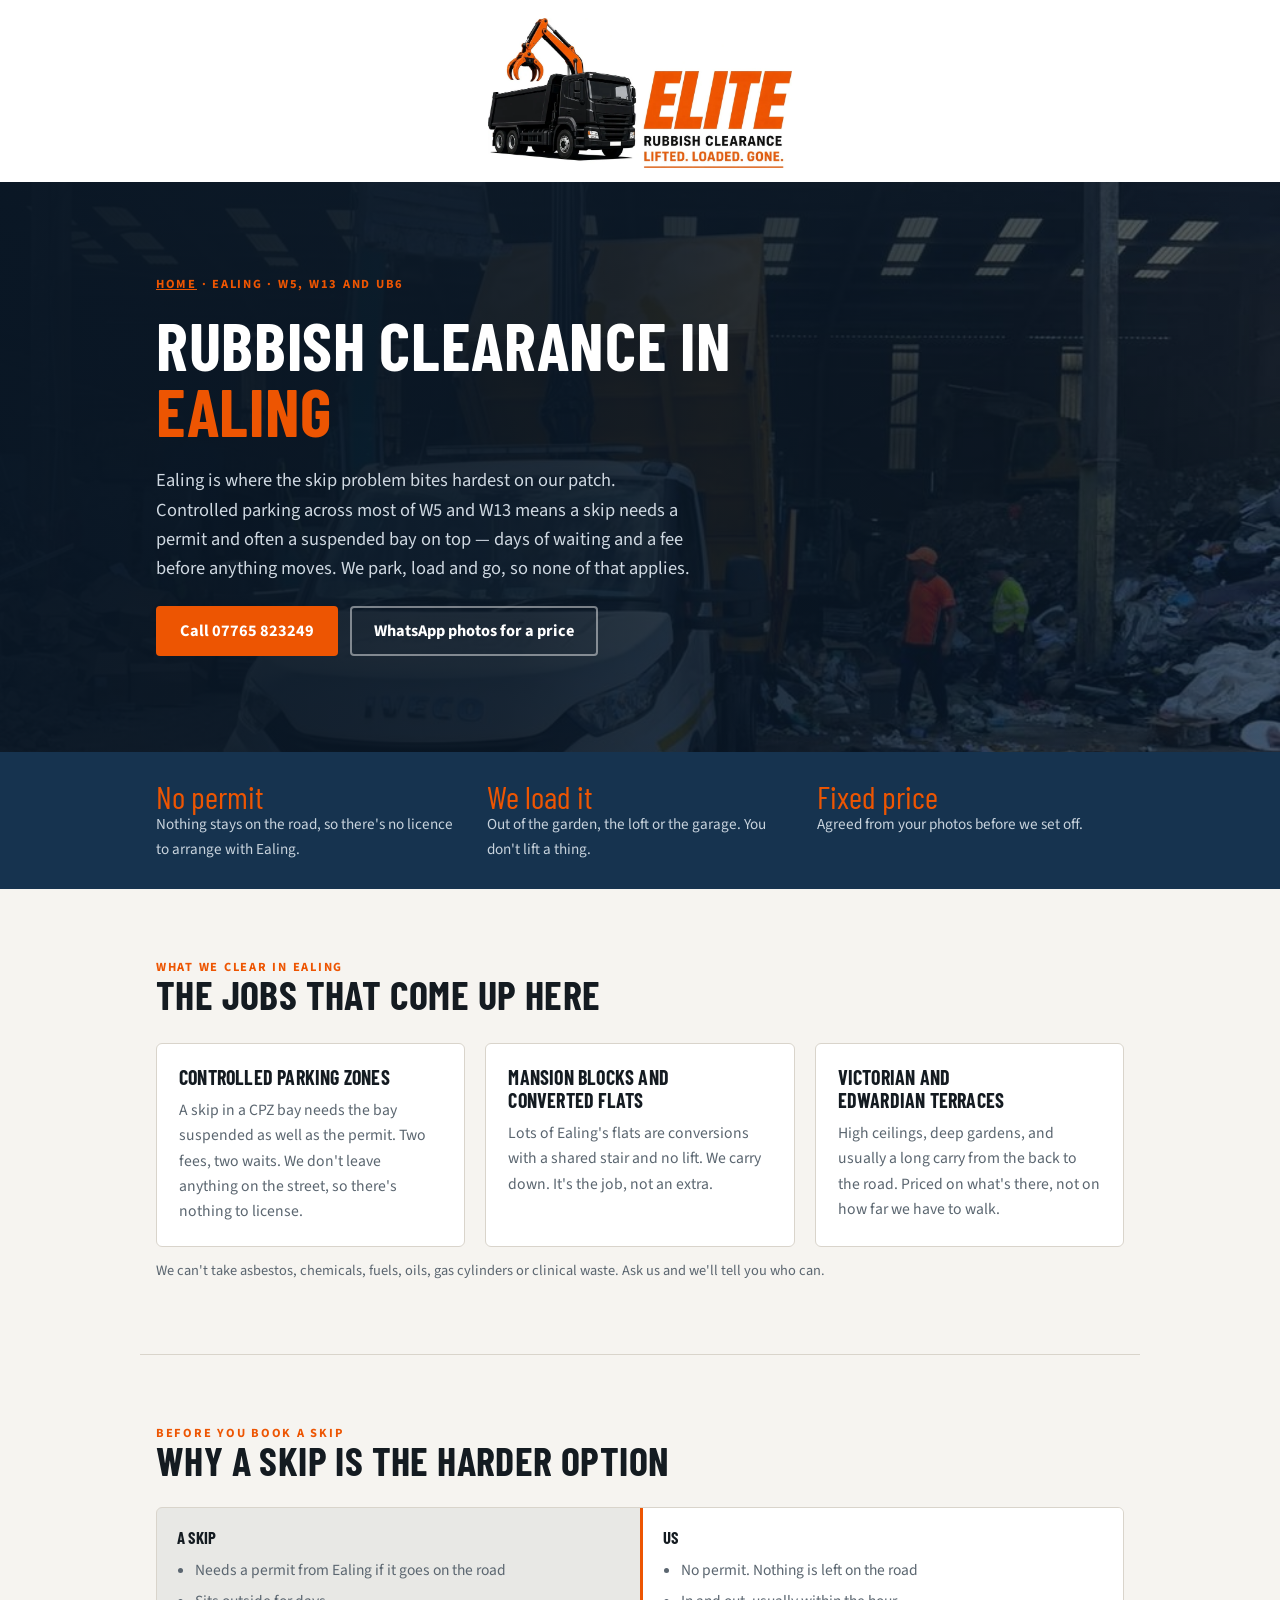
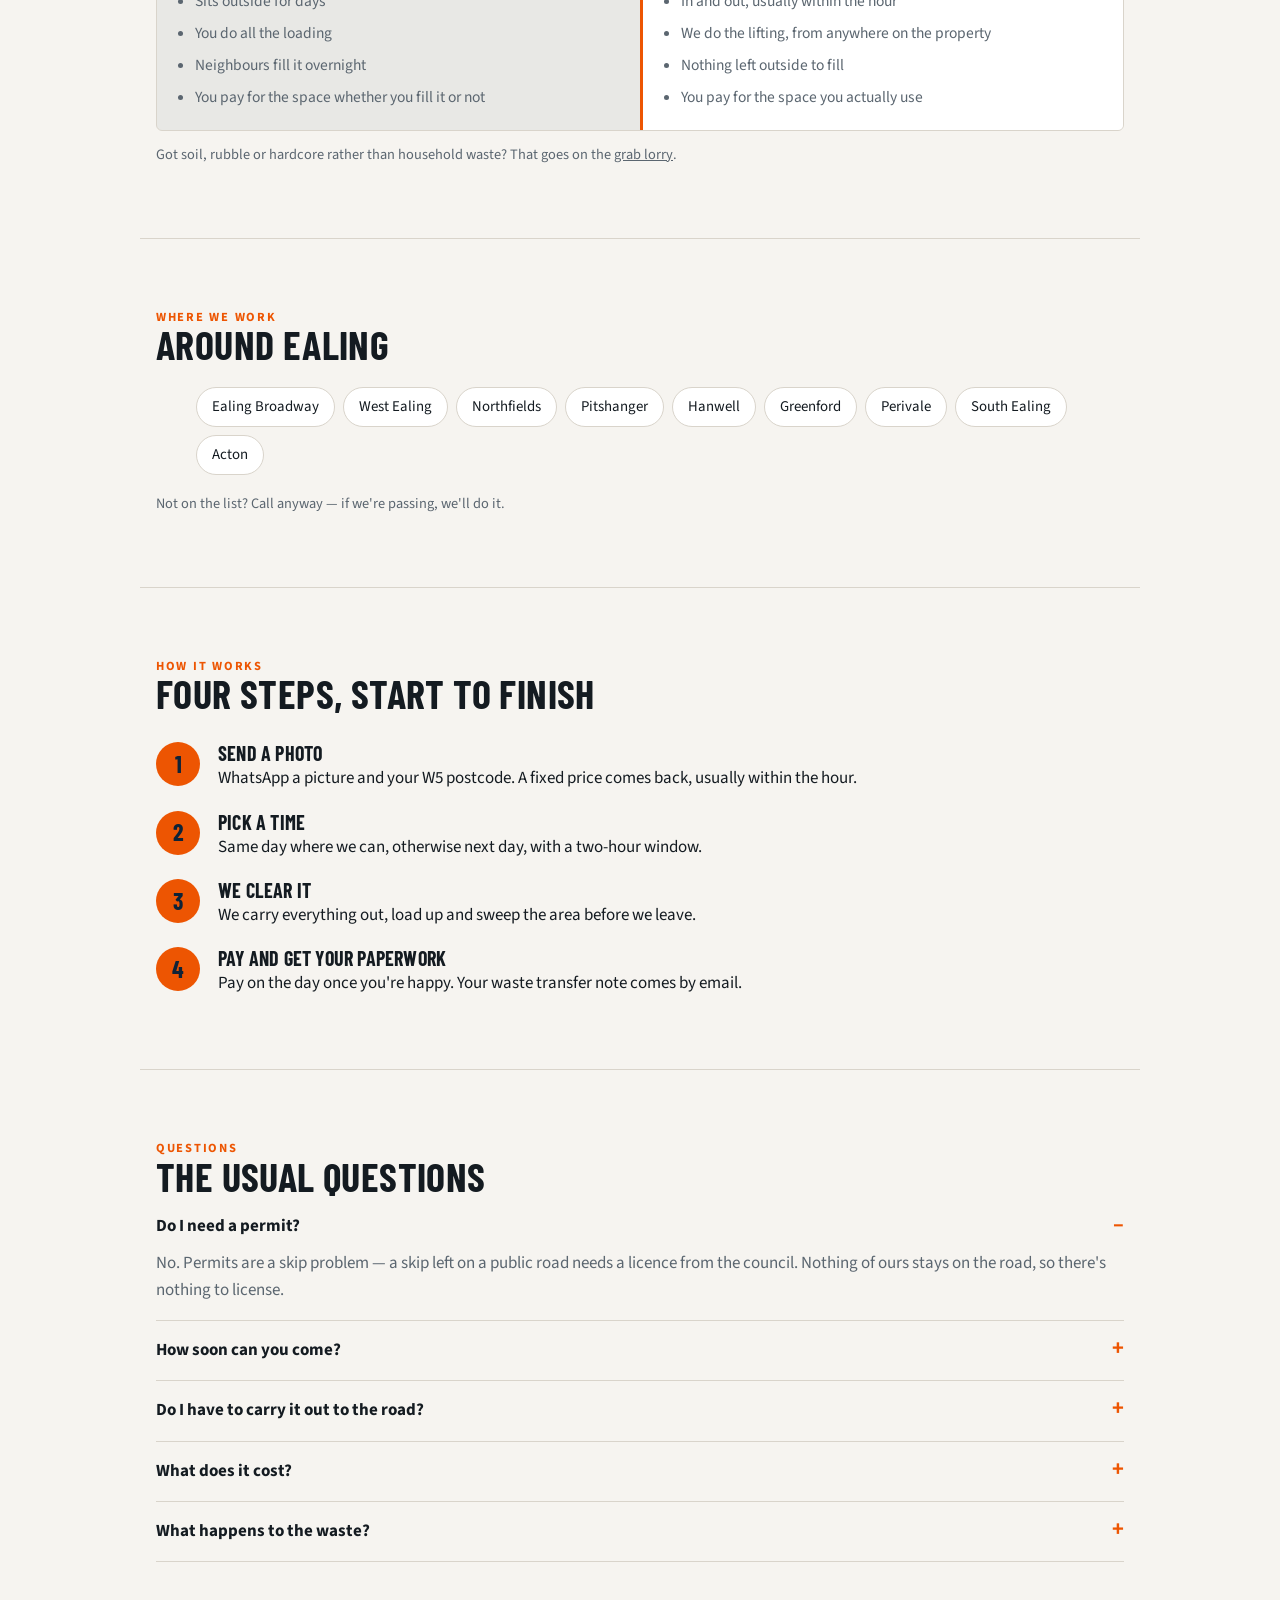
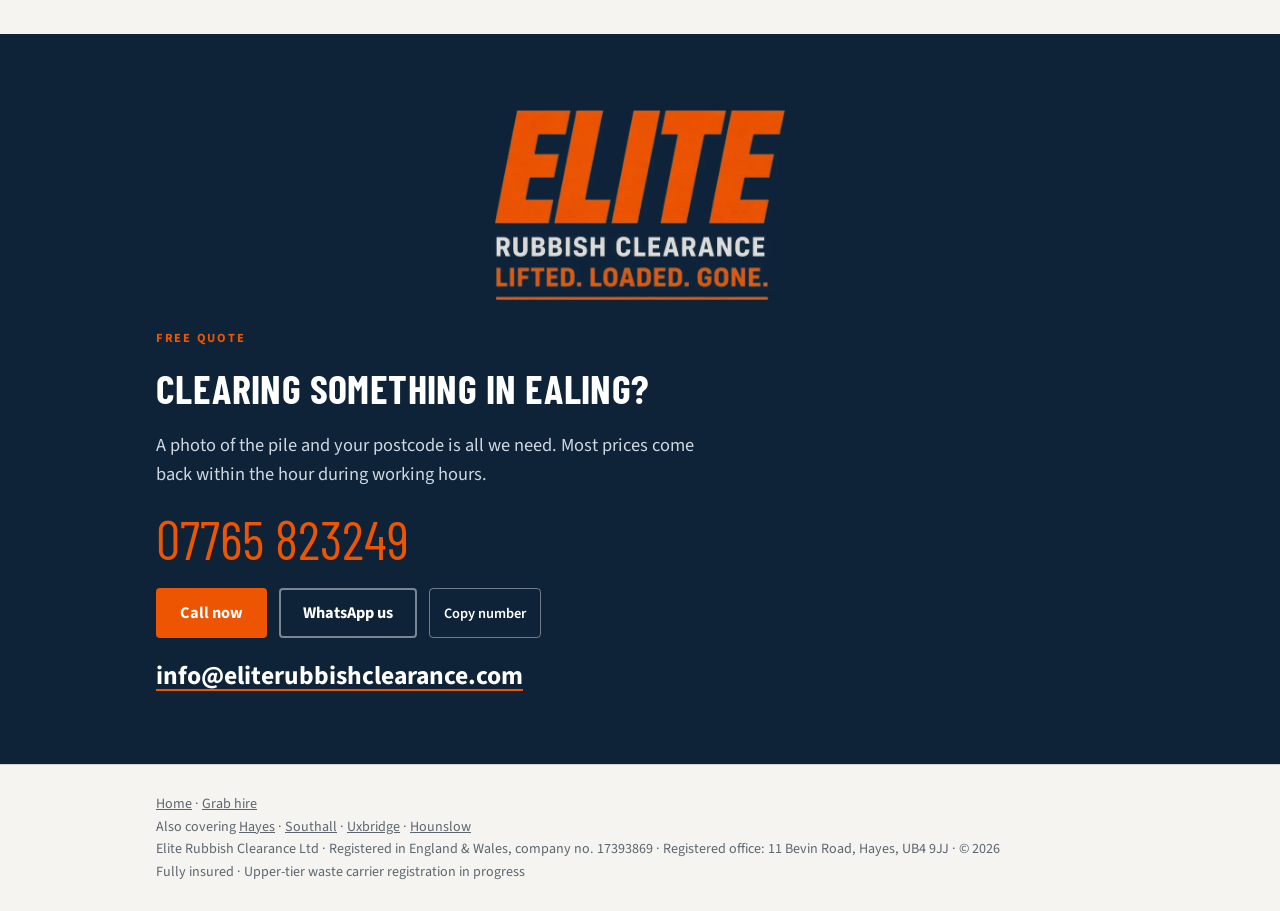
==== areas/ealing/index.html @ 4d2fe25a "Add five area pages for the west London home patch Hayes, Southall, Ealing, Uxbridge and Hounslow, e" ====
<!doctype html>
<html lang="en-GB">
<head>
<meta charset="utf-8">
<meta name="viewport" content="width=device-width,initial-scale=1,viewport-fit=cover">
<title>Rubbish Clearance Ealing | W5 W13 | No Permit, Same Day</title>
<meta name="description" content="Rubbish and house clearance across Ealing, W5, W13 and Greenford UB6. Controlled parking, mansion blocks and Victorian terraces. No skip permit. 07765 823249.">
<link rel="canonical" href="https://eliterubbishclearance.com/areas/ealing/">
<meta name="theme-color" content="#0E2338">
<link rel="icon" type="image/png" sizes="32x32" href="/favicon-32.png">
<link rel="apple-touch-icon" href="/apple-touch-icon.png">
<meta property="og:type" content="website">
<meta property="og:site_name" content="Elite Rubbish Clearance">
<meta property="og:title" content="Rubbish Clearance Ealing | W5 W13 | No Permit, Same Day">
<meta property="og:description" content="Rubbish and house clearance across Ealing, W5, W13 and Greenford UB6. Controlled parking, mansion blocks and Victorian terraces. No skip permit. 07765 823249.">
<meta property="og:url" content="https://eliterubbishclearance.com/areas/ealing/">
<meta property="og:image" content="https://eliterubbishclearance.com/img/ba1.jpg">
<meta name="twitter:card" content="summary_large_image">
<script type="application/ld+json">{"@context":"https://schema.org","@type":"Service","name":"Rubbish clearance in Ealing","serviceType":"Rubbish and house clearance","areaServed":{"@type":"Place","name":"Ealing, London (W5, W13 and UB6)"},"provider":{"@type":"LocalBusiness","name":"Elite Rubbish Clearance","legalName":"Elite Rubbish Clearance Ltd","url":"https://eliterubbishclearance.com/","telephone":"+44 7765 823249","email":"info@eliterubbishclearance.com","address":{"@type":"PostalAddress","streetAddress":"11 Bevin Road","addressLocality":"Hayes","postalCode":"UB4 9JJ","addressCountry":"GB"}},"url":"https://eliterubbishclearance.com/areas/ealing/"}</script>
<script type="application/ld+json">{"@context":"https://schema.org","@type":"FAQPage","mainEntity":[{"@type":"Question","name":"Do I need a permit?","acceptedAnswer":{"@type":"Answer","text":"No. Permits are a skip problem \u2014 a skip left on a public road needs a licence from the council. Nothing of ours stays on the road, so there's nothing to license."}},{"@type":"Question","name":"How soon can you come?","acceptedAnswer":{"@type":"Answer","text":"Often the same day. Call early and you'll usually get a slot that afternoon."}},{"@type":"Question","name":"Do I have to carry it out to the road?","acceptedAnswer":{"@type":"Answer","text":"No. We carry it out \u2014 upstairs flats, back gardens, lofts and garages included."}},{"@type":"Question","name":"What does it cost?","acceptedAnswer":{"@type":"Answer","text":"It depends on volume and what the waste is, so we price from a photo. Send a picture of the pile and your postcode and a fixed price comes back, usually within the hour."}},{"@type":"Question","name":"What happens to the waste?","acceptedAnswer":{"@type":"Answer","text":"It goes to a licensed transfer station and gets sorted, and as much as possible is recycled. You get a waste transfer note by email."}}]}</script>
<script type="application/ld+json">{"@context":"https://schema.org","@type":"BreadcrumbList","itemListElement":[{"@type":"ListItem","position":1,"name":"Home","item":"https://eliterubbishclearance.com/"},{"@type":"ListItem","position":2,"name":"Areas","item":"https://eliterubbishclearance.com/areas/"},{"@type":"ListItem","position":3,"name":"Ealing","item":"https://eliterubbishclearance.com/areas/ealing/"}]}</script>
<link rel="preconnect" href="https://fonts.googleapis.com">
<link rel="preconnect" href="https://fonts.gstatic.com" crossorigin>
<link rel="stylesheet" href="https://fonts.googleapis.com/css2?family=Barlow+Condensed:wght@600;700&family=Source+Sans+3:wght@400;600;700&display=swap">
<link rel="stylesheet" href="/assets/site.css">
</head>
<body>
<a class="brandbar" href="/" aria-label="Elite Rubbish Clearance home"><img src="/img/logoLight.webp" width="1000" height="495" class="on-light" alt="Elite Rubbish Clearance — lifted, loaded, gone"><img src="/img/logoDark.webp" width="1000" height="495" class="on-dark" alt="Elite Rubbish Clearance — lifted, loaded, gone"></a>

<header class="hero">
  <div class="hero-img" style="background-image:url(/img/lorry.jpg)"></div><div class="hero-grad"></div>
  <div class="wrap hero-in">
    <p class="eyebrow"><a href="/" style="color:inherit">Home</a> · Ealing · W5, W13 and UB6</p>
    <h1>Rubbish clearance in <span>Ealing</span></h1>
    <p class="lede">Ealing is where the skip problem bites hardest on our patch. Controlled parking across most of W5 and W13 means a skip needs a permit and often a suspended bay on top — days of waiting and a fee before anything moves. We park, load and go, so none of that applies.</p>
    <div class="cta">
      <a class="btn btn-a" href="tel:07765823249">Call 07765 823249</a>
      <a class="btn btn-b" href="https://wa.me/447765823249?text=Hi%2C%20I%27d%20like%20a%20price%20for%20a%20clearance.%20Here%27s%20a%20photo%20and%20my%20postcode%3A" rel="noopener">WhatsApp photos for a price</a>
    </div>
  </div>
</header>

<div class="strip"><div class="wrap">
  <div><p class="n">No permit</p><p>Nothing stays on the road, so there's no licence to arrange with Ealing.</p></div>
  <div><p class="n">We load it</p><p>Out of the garden, the loft or the garage. You don't lift a thing.</p></div>
  <div><p class="n">Fixed price</p><p>Agreed from your photos before we set off.</p></div>
</div></div>

<section class="wrap">
  <p class="eyebrow">What we clear in Ealing</p>
  <h2>The jobs that come up here</h2>
  <div class="grid">
    <div class="card"><h3>Controlled parking zones</h3><p>A skip in a CPZ bay needs the bay suspended as well as the permit. Two fees, two waits. We don&#x27;t leave anything on the street, so there&#x27;s nothing to license.</p></div>
    <div class="card"><h3>Mansion blocks and converted flats</h3><p>Lots of Ealing&#x27;s flats are conversions with a shared stair and no lift. We carry down. It&#x27;s the job, not an extra.</p></div>
    <div class="card"><h3>Victorian and Edwardian terraces</h3><p>High ceilings, deep gardens, and usually a long carry from the back to the road. Priced on what&#x27;s there, not on how far we have to walk.</p></div>
  </div>
  <p class="note">We can't take asbestos, chemicals, fuels, oils, gas cylinders or clinical waste. Ask us and we'll tell you who can.</p>
</section>

<section class="wrap" style="border-top:1px solid var(--line)">
  <p class="eyebrow">Before you book a skip</p>
  <h2>Why a skip is the harder option</h2>
  <div class="compare">
    <div class="them"><h3>A skip</h3><ul>
      <li>Needs a permit from Ealing if it goes on the road</li>
      <li>Sits outside for days</li>
      <li>You do all the loading</li>
      <li>Neighbours fill it overnight</li>
      <li>You pay for the space whether you fill it or not</li>
    </ul></div>
    <div class="us"><h3>Us</h3><ul>
      <li>No permit. Nothing is left on the road</li>
      <li>In and out, usually within the hour</li>
      <li>We do the lifting, from anywhere on the property</li>
      <li>Nothing left outside to fill</li>
      <li>You pay for the space you actually use</li>
    </ul></div>
  </div>
  <p class="note">Got soil, rubble or hardcore rather than household waste? That goes on the <a href="/services/grab-hire/">grab lorry</a>.</p>
</section>

<section class="wrap" style="border-top:1px solid var(--line)">
  <p class="eyebrow">Where we work</p>
  <h2>Around Ealing</h2>
  <ul class="areas">
<li>Ealing Broadway</li><li>West Ealing</li><li>Northfields</li><li>Pitshanger</li><li>Hanwell</li><li>Greenford</li><li>Perivale</li><li>South Ealing</li><li>Acton</li>
  </ul>
  <p class="note">Not on the list? Call anyway — if we're passing, we'll do it.</p>
</section>

<section class="wrap" style="border-top:1px solid var(--line)">
  <p class="eyebrow">How it works</p>
  <h2>Four steps, start to finish</h2>
  <div class="steps">
    <div class="step"><div><h3>Send a photo</h3><p>WhatsApp a picture and your W5 postcode. A fixed price comes back, usually within the hour.</p></div></div>
    <div class="step"><div><h3>Pick a time</h3><p>Same day where we can, otherwise next day, with a two-hour window.</p></div></div>
    <div class="step"><div><h3>We clear it</h3><p>We carry everything out, load up and sweep the area before we leave.</p></div></div>
    <div class="step"><div><h3>Pay and get your paperwork</h3><p>Pay on the day once you're happy. Your waste transfer note comes by email.</p></div></div>
  </div>
</section>

<section class="wrap" style="border-top:1px solid var(--line)">
  <p class="eyebrow">Questions</p>
  <h2>The usual questions</h2>
  <details open><summary>Do I need a permit?</summary><p>No. Permits are a skip problem — a skip left on a public road needs a licence from the council. Nothing of ours stays on the road, so there&#x27;s nothing to license.</p></details>
  <details><summary>How soon can you come?</summary><p>Often the same day. Call early and you&#x27;ll usually get a slot that afternoon.</p></details>
  <details><summary>Do I have to carry it out to the road?</summary><p>No. We carry it out — upstairs flats, back gardens, lofts and garages included.</p></details>
  <details><summary>What does it cost?</summary><p>It depends on volume and what the waste is, so we price from a photo. Send a picture of the pile and your postcode and a fixed price comes back, usually within the hour.</p></details>
  <details><summary>What happens to the waste?</summary><p>It goes to a licensed transfer station and gets sorted, and as much as possible is recycled. You get a waste transfer note by email.</p></details>
</section>

<section class="contact" id="quote">
  <div class="wrap">
    <div class="brandfoot"><img src="/img/wordDark.webp" width="640" height="420" loading="lazy" decoding="async" alt="Elite Rubbish Clearance"></div>
    <p class="eyebrow" style="color:var(--yellow)">Free quote</p>
    <h2 style="color:#fff">Clearing something in Ealing?</h2>
    <p class="lede">A photo of the pile and your postcode is all we need. Most prices come back within the hour during working hours.</p>
    <p class="num" id="tel">07765 823249</p>
    <div class="cta">
      <a class="btn btn-a" href="tel:07765823249">Call now</a>
      <a class="btn btn-b" href="https://wa.me/447765823249?text=Hi%2C%20I%27d%20like%20a%20price%20for%20a%20clearance.%20Here%27s%20a%20photo%20and%20my%20postcode%3A" rel="noopener">WhatsApp us</a>
      <button class="copy" id="copybtn" type="button">Copy number</button>
    </div>
    <p class="mail"><a href="mailto:info@eliterubbishclearance.com">info@eliterubbishclearance.com</a></p>
  </div>
</section>

<footer><div class="wrap">
  <p><a href="/">Home</a> · <a href="/services/grab-hire/">Grab hire</a></p>
  <p>Also covering <a href="/areas/hayes/">Hayes</a> · <a href="/areas/southall/">Southall</a> · <a href="/areas/uxbridge/">Uxbridge</a> · <a href="/areas/hounslow/">Hounslow</a></p>
  <p>Elite Rubbish Clearance Ltd · Registered in England &amp; Wales, company no. 17393869 · Registered office: 11 Bevin Road, Hayes, UB4 9JJ · © 2026</p>
  <p>Fully insured · Upper-tier waste carrier registration in progress</p>
</div></footer>

<script src="/assets/site.js" defer></script>
</body>
</html>
---- assets/site.css ----
img{max-width:100%}[hidden]:not([hidden=until-found i]){display:none!important}
:root{
  --navy:#0E2338; --navy-2:#16334f; --ink:#141b21; --paper:#F6F4F0; --card:#ffffff;
  --line:#d9d4cb; --muted:#5b6670; --green:#ED5502; --yellow:#ED5502; --shade:rgba(14,35,56,.06);
  --bg:var(--paper); --fg:var(--ink);
}
@media (prefers-color-scheme: dark){:root:not([data-theme="light"]){
  color-scheme:dark; --bg:#0d1319; --fg:#eceae6; --card:#151d25; --paper:#0d1319;
  --line:#2a343d; --muted:#9aa5ae; --navy:#0b1a2a; --navy-2:#13293f; --shade:rgba(255,255,255,.06);
}}
:root[data-theme="dark"]{
  color-scheme:dark; --bg:#0d1319; --fg:#eceae6; --card:#151d25; --paper:#0d1319;
  --line:#2a343d; --muted:#9aa5ae; --navy:#0b1a2a; --navy-2:#13293f; --shade:rgba(255,255,255,.06);
}
*{box-sizing:border-box}
body{margin:0;background:var(--bg);color:var(--fg);font:400 17px/1.6 "Source Sans 3",system-ui,sans-serif;-webkit-font-smoothing:antialiased}
h1,h2,h3,.dsp{font-family:"Barlow Condensed","Arial Narrow",system-ui,sans-serif;font-weight:700;text-transform:uppercase;letter-spacing:.01em;text-wrap:balance;margin:0}
h1{font-size:clamp(2.4rem,8vw,4.2rem);line-height:.98}
h2{font-size:clamp(1.7rem,4.6vw,2.5rem);line-height:1.05}
h3{font-size:1.25rem;line-height:1.15}
p{margin:0}
a{color:inherit}
.wrap{max-width:1000px;margin-inline:auto;padding-inline:16px}
section{padding-block:clamp(40px,7vw,72px)}
.eyebrow{font:700 .78rem/1 "Source Sans 3",sans-serif;letter-spacing:.14em;text-transform:uppercase;color:var(--green)}
.lede{font-size:1.15rem;color:var(--muted);max-width:60ch}
/* hero */
.hero{position:relative;background:var(--navy);color:#fff;overflow:hidden}
.hero-img{position:absolute;inset:0;background-size:cover;background-position:center;opacity:.5}
.hero-grad{position:absolute;inset:0;background:linear-gradient(105deg,rgba(9,22,36,.95) 0%,rgba(9,22,36,.82) 45%,rgba(9,22,36,.25) 100%)}
.hero-in{position:relative;padding-block:clamp(48px,9vw,96px);display:grid;gap:22px}
.hero h1 span{color:var(--yellow);display:block}
.hero .lede{color:#cfd8e1}
.slogan{font:700 clamp(1.5rem,5.2vw,2.2rem)/1 "Barlow Condensed","Arial Narrow",system-ui,sans-serif;text-transform:uppercase;letter-spacing:.06em;color:#fff;margin-top:-8px}
.slogan span{color:var(--yellow)}
.cta{display:flex;flex-wrap:wrap;gap:12px}
.btn{display:inline-flex;align-items:center;gap:9px;font:700 1.02rem/1 "Source Sans 3",sans-serif;padding:15px 22px;border-radius:4px;text-decoration:none;border:2px solid transparent}
.btn-a{background:var(--green);color:#fff}
.btn-b{background:transparent;color:#fff;border-color:rgba(255,255,255,.45)}
/* strip */
.strip{background:var(--navy-2);color:#fff}
.strip .wrap{display:grid;grid-template-columns:repeat(3,1fr);gap:24px;padding-block:28px}
.strip .n{font-family:"Barlow Condensed",sans-serif;font-size:2rem;color:var(--yellow);line-height:1}
.strip p{font-size:.95rem;color:#c8d3dd}
/* cards */
.grid{display:grid;gap:20px;grid-template-columns:repeat(auto-fit,minmax(240px,1fr));margin-top:28px}
.card{background:var(--card);border:1px solid var(--line);border-radius:6px;padding:22px;display:grid;gap:9px;align-content:start}
.card p{color:var(--muted);font-size:.98rem}
/* steps */
.steps{counter-reset:s;display:grid;gap:18px;margin-top:28px}
.step{display:grid;grid-template-columns:auto 1fr;gap:18px;align-items:start}
.step::before{counter-increment:s;content:counter(s);font-family:"Barlow Condensed",sans-serif;font-size:1.5rem;font-weight:700;color:var(--navy);background:var(--yellow);width:44px;height:44px;display:grid;place-items:center;border-radius:50%}
/* price */
table{width:100%;border-collapse:collapse;font-variant-numeric:tabular-nums;margin-top:24px}
th,td{text-align:left;padding:14px 12px;border-bottom:1px solid var(--line)}
th{font:700 .78rem/1 "Source Sans 3",sans-serif;letter-spacing:.1em;text-transform:uppercase;color:var(--muted)}
td.price{font-family:"Barlow Condensed",sans-serif;font-size:1.5rem;color:var(--green);white-space:nowrap}
.tbl-wrap{overflow-x:auto}
.note{font-size:.9rem;color:var(--muted);margin-top:12px}
/* gallery */
.gal{display:grid;gap:12px;grid-template-columns:repeat(auto-fit,minmax(220px,1fr));margin-top:24px}
.gal img{width:100%;height:220px;object-fit:cover;border-radius:6px;display:block}
/* faq */
details{border-bottom:1px solid var(--line);padding:16px 0}
summary{font-weight:700;cursor:pointer;list-style:none;display:flex;justify-content:space-between;gap:16px}
summary::-webkit-details-marker{display:none}
summary::after{content:"+";color:var(--green);font-size:1.4rem;line-height:1}
details[open] summary::after{content:"–"}
details p{color:var(--muted);padding-top:10px}
/* areas */
.areas{display:flex;flex-wrap:wrap;gap:8px;margin-top:22px}
.areas li{list-style:none;border:1px solid var(--line);border-radius:999px;padding:7px 15px;font-size:.93rem;background:var(--card)}
/* contact */
.contact{background:var(--navy);color:#fff}
.contact .wrap{display:grid;gap:22px}
.contact .lede{color:#cfd8e1}
.num{font-family:"Barlow Condensed",sans-serif;font-size:clamp(2.2rem,7vw,3.4rem);color:var(--yellow);line-height:1;user-select:all}
footer{font-size:.88rem;color:var(--muted);padding-block:28px;border-top:1px solid var(--line)}
.mail{font:700 clamp(1.15rem,5vw,1.6rem)/1.25 "Source Sans 3",sans-serif;overflow-wrap:anywhere}
.mail a{color:#fff;text-decoration:underline;text-decoration-color:var(--yellow);text-decoration-thickness:2px;text-underline-offset:5px}
/* reviews */
.rv-sum{display:flex;flex-wrap:wrap;align-items:center;gap:6px 14px;margin-top:18px}
.rv-score{font-family:"Barlow Condensed",sans-serif;font-weight:700;font-size:2.6rem;line-height:1}
.rv-stars{color:var(--yellow);letter-spacing:.1em;font-size:.95rem}
.rv-stars-lg{font-size:1.35rem}
.rv-count{color:var(--muted);font-weight:600}
.rv-link{color:var(--green);font-weight:700;text-decoration:none;border-bottom:2px solid currentColor}
.rv-grid{columns:3 260px;column-gap:16px;margin-top:24px}
.rv{break-inside:avoid;margin:0 0 16px;background:var(--card);border:1px solid var(--line);border-left:3px solid var(--yellow);border-radius:6px;padding:18px 20px;display:grid;gap:10px}
.rv blockquote{margin:0;font-size:1rem;line-height:1.55}
.rv figcaption{font-size:.88rem;color:var(--muted)}
.rv figcaption b{color:var(--fg)}
.rv-sub{margin-top:36px}
/* photos */
.ba-grid{display:grid;gap:12px;grid-template-columns:repeat(2,1fr);margin-top:24px}
.ba-grid img{width:100%;aspect-ratio:4/3;object-fit:cover;border-radius:6px;display:block;background:var(--shade)}
.jobs{display:grid;gap:10px;grid-template-columns:repeat(4,1fr);margin-top:16px}
.jobs img{width:100%;aspect-ratio:1;object-fit:cover;border-radius:6px;display:block;background:var(--shade)}
.gal{grid-template-columns:repeat(3,1fr)}
@media (max-width:560px){.ba-grid{grid-template-columns:1fr}.jobs,.gal{grid-template-columns:repeat(2,1fr)}.gal img{height:150px}}
.copy{background:transparent;border:1px solid rgba(255,255,255,.4);color:#fff;border-radius:4px;padding:9px 14px;font:600 .9rem "Source Sans 3",sans-serif;cursor:pointer}
:focus-visible{outline:3px solid var(--yellow);outline-offset:2px}
@media (max-width:560px){.strip .wrap{grid-template-columns:1fr;gap:16px}}
@media (prefers-reduced-motion:reduce){*{animation:none!important;transition:none!important}}
/* page-2 additions */
.compare{display:grid;gap:0;grid-template-columns:1fr 1fr;margin-top:26px;border:1px solid var(--line);border-radius:6px;overflow:hidden}
.compare>div{padding:20px}
.compare .them{background:var(--shade)}
.compare h3{font-size:1.05rem;margin-bottom:10px}
.compare ul{margin:0;padding-left:18px;color:var(--muted);font-size:.97rem;display:grid;gap:7px}
.compare .us{background:var(--card);border-left:3px solid var(--green)}
.quote{display:grid;gap:10px;background:var(--card);border:1px solid var(--line);border-left:3px solid var(--yellow);border-radius:6px;padding:20px}
.quote p{font-size:1rem}
.quote .who{font-size:.88rem;color:var(--muted);font-weight:600}
.stars{color:var(--yellow);letter-spacing:.12em;font-size:.95rem}
.ba{display:grid;gap:12px;grid-template-columns:1fr 1fr;margin-top:24px}
.ba figure{margin:0;display:grid;gap:8px}
.ba img{width:100%;height:260px;object-fit:cover;border-radius:6px;display:block}
.ba figcaption{font:700 .75rem/1 "Source Sans 3",sans-serif;letter-spacing:.12em;text-transform:uppercase;color:var(--muted)}
.checks{columns:2;column-gap:28px;margin:22px 0 0;padding:0;list-style:none}
.checks li{break-inside:avoid;padding:7px 0 7px 26px;position:relative;color:var(--muted)}
.checks li::before{content:"✓";position:absolute;left:0;color:var(--green);font-weight:700}
@media (max-width:560px){.compare,.ba{grid-template-columns:1fr}.checks{columns:1}}

/* brand header */
/* Logo band: always the white-background artwork on a white band, in every
   colour scheme. Previously dark mode swapped in the dark-background logo but
   left the band white, so the logo rendered as a black tile floating on white. */
.brandbar{background:#fff;display:flex;justify-content:center;align-items:center;padding:18px 16px 14px}
.brandbar img{width:auto;height:auto;max-width:min(430px,86vw);max-height:150px;object-fit:contain;display:block}
.brandbar img.on-light{display:block!important}
.brandbar img.on-dark{display:none!important}
.brandfoot{display:flex;justify-content:center;padding-block:4px 10px}
.brandfoot img{width:min(290px,66vw);height:auto;display:block}
@media (max-width:480px){.brandbar{padding:14px 14px 12px}.brandbar img{max-width:90vw;max-height:124px}}
@media (max-width:360px){.brandbar img{max-height:108px}}

/* Phone layout */
html,body{max-width:100%;overflow-x:hidden}
@media (max-width:560px){
  .hero-in{gap:18px}
  h1{font-size:clamp(2.05rem,8.6vw,2.8rem)}
  .slogan{letter-spacing:.03em}
  .hero .lede,.contact .lede{font-size:1.05rem}
  .cta{flex-direction:column;align-items:stretch;gap:10px}
  .cta .btn{width:100%;justify-content:center;min-height:54px;padding:0 18px;font-size:1.05rem}
  .cta .copy{width:100%;min-height:50px}
  .mail{font-size:1.1rem}
  .num{word-break:keep-all}
}
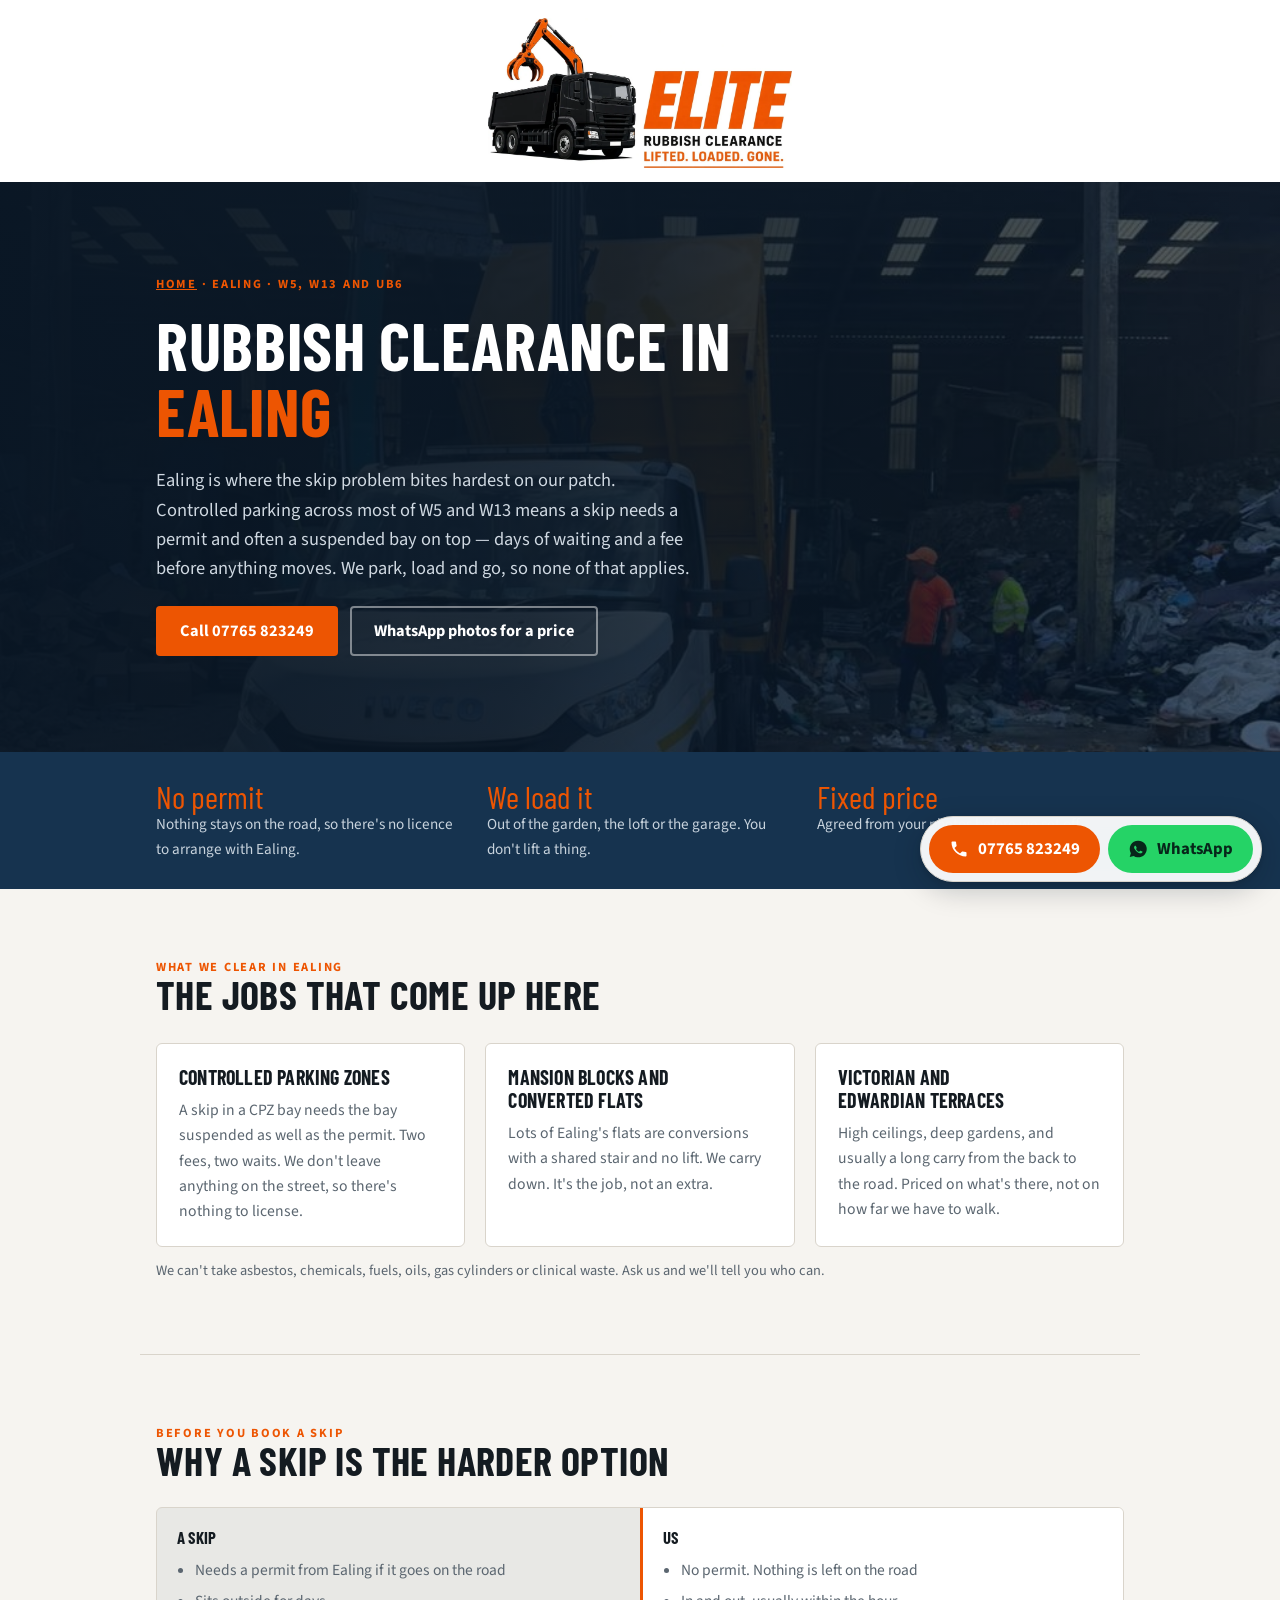
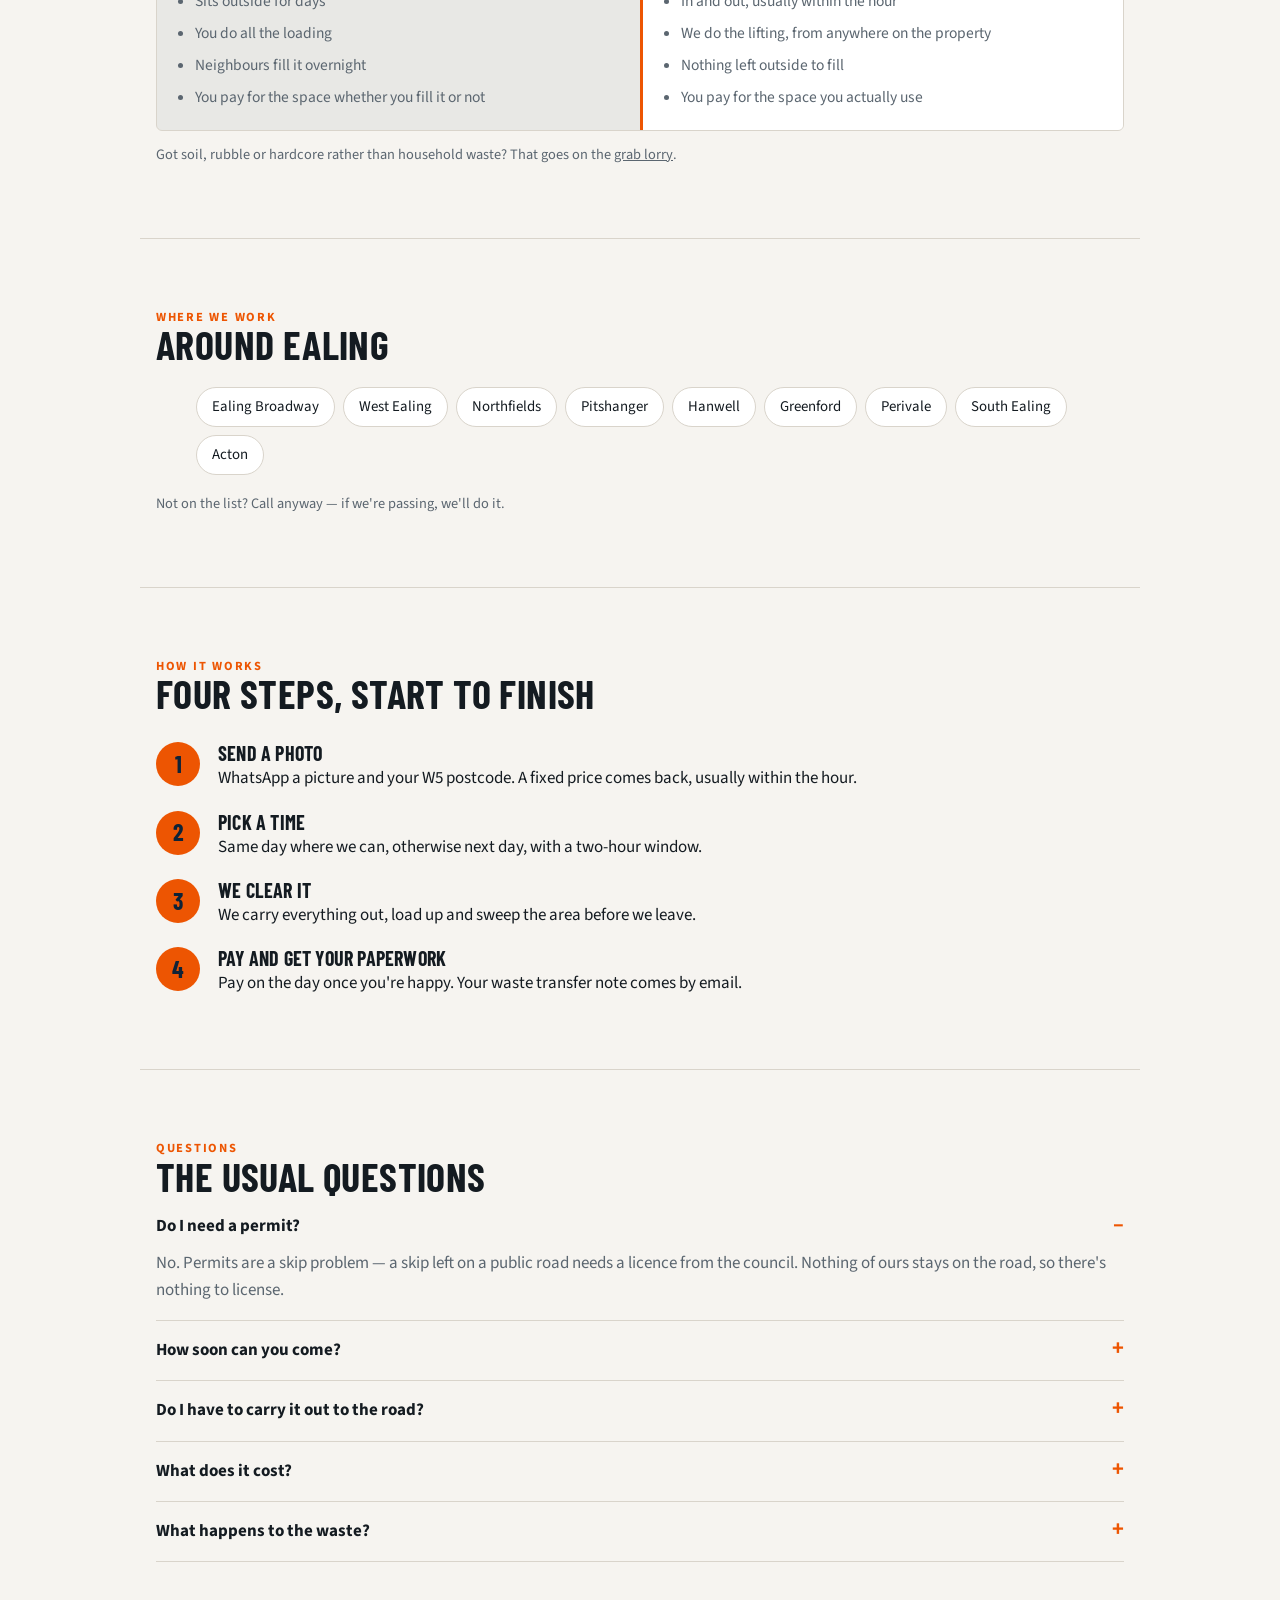
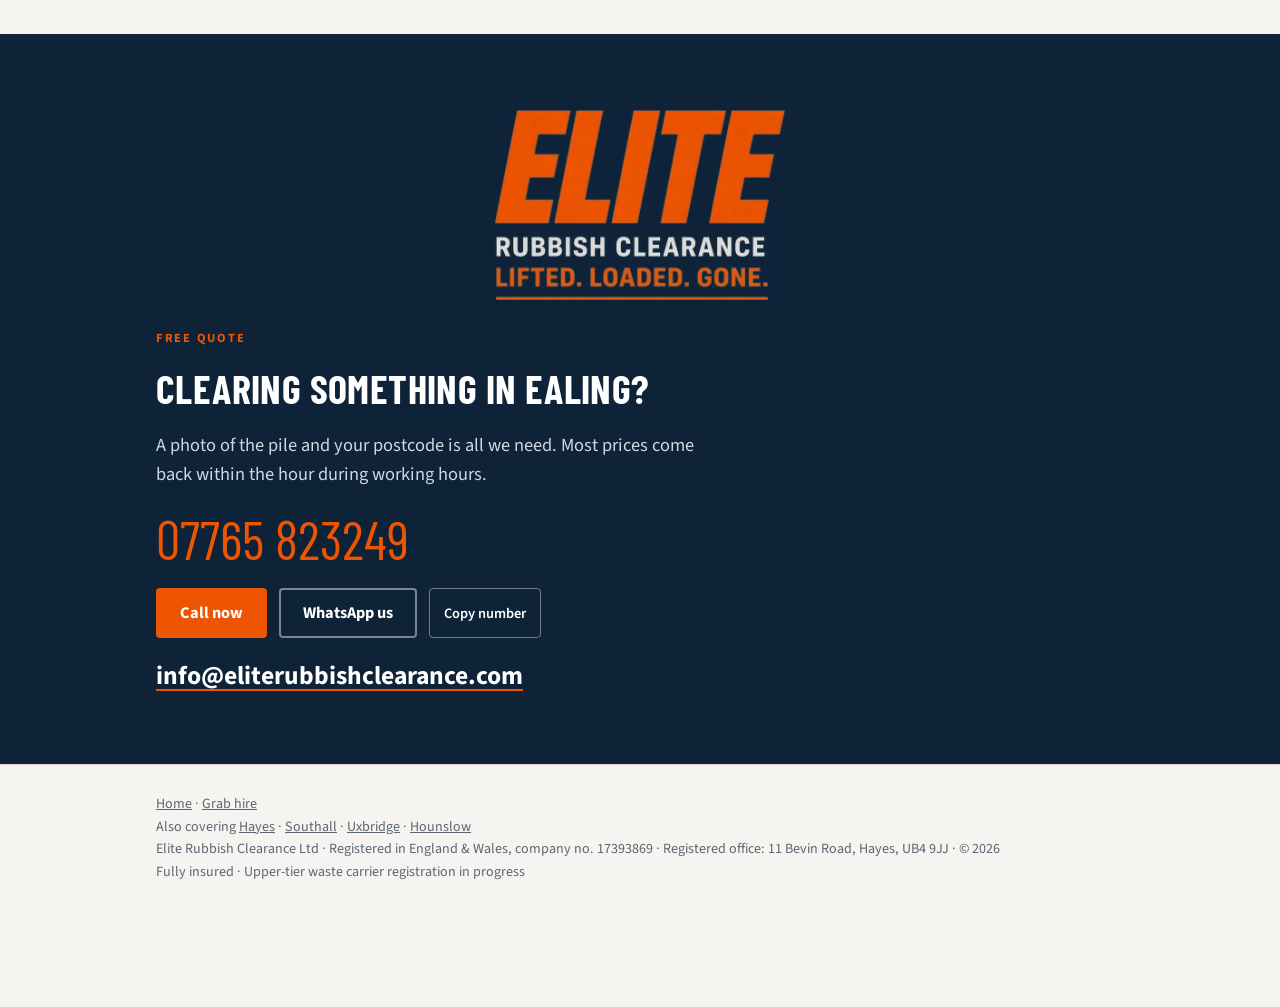
==== commit b814bc75: "Show the phone number on screen at all times, every breakpoint The contact bar was phone-only and re" ====
--- a/areas/ealing/index.html
+++ b/areas/ealing/index.html
@@ -132,6 +132,11 @@
   <p>Fully insured · Upper-tier waste carrier registration in progress</p>
 </div></footer>
 
+
+<nav class="callbar" aria-label="Contact">
+  <a class="c-call" href="tel:07765823249" aria-label="Call 07765 823249"><svg class="c-ico" viewBox="0 0 24 24" aria-hidden="true" focusable="false"><path fill="currentColor" d="M6.6 10.8a15.1 15.1 0 0 0 6.6 6.6l2.2-2.2c.3-.3.7-.4 1-.2 1.2.4 2.4.6 3.6.6.6 0 1 .4 1 1V20c0 .6-.4 1-1 1A17 17 0 0 1 3 4c0-.6.4-1 1-1h3.5c.6 0 1 .4 1 1 0 1.3.2 2.5.6 3.6.1.4 0 .8-.2 1l-2.3 2.2z"/></svg><span class="c-num">07765 823249</span></a>
+  <a class="c-wa" href="https://wa.me/447765823249?text=Hi%2C%20I%27d%20like%20a%20price%20for%20a%20clearance.%20Here%27s%20a%20photo%20and%20my%20postcode%3A" rel="noopener" aria-label="Message us on WhatsApp"><svg class="c-ico" viewBox="0 0 24 24" aria-hidden="true" focusable="false"><path fill="currentColor" d="M12 2a10 10 0 0 0-8.6 15l-1.3 4.6 4.8-1.3A10 10 0 1 0 12 2zm5.3 14c-.2.6-1.3 1.2-1.8 1.2-.5.1-1 .1-1.7-.1-.4-.1-.9-.3-1.5-.6a11 11 0 0 1-4.3-4.4c-.4-.6-.7-1.3-.7-2 0-.7.3-1.3.5-1.5.2-.3.5-.4.7-.4h.5c.2 0 .4 0 .6.5l.8 1.9c0 .2 0 .3-.1.5l-.4.5c-.1.1-.3.3-.1.6.2.3.7 1.1 1.4 1.8.9.8 1.7 1.1 2 1.2.2.1.4.1.6-.1l.8-.9c.2-.2.4-.2.6-.1l1.8.9c.2.1.4.2.4.3.1.2.1.6-.1 1.2z"/></svg><span>WhatsApp</span></a>
+</nav>
 <script src="/assets/site.js" defer></script>
 </body>
 </html>
--- a/assets/site.css
+++ b/assets/site.css
@@ -148,3 +148,98 @@
   .mail{font-size:1.1rem}
   .num{word-break:keep-all}
 }
+
+/* ============================================================
+   Photo viewer + mobile sizing
+   Phone-first: photos are the main sales tool on this site, so
+   they get bigger tiles on small screens and a tap-to-enlarge
+   viewer. Grids below were 4-across (jobs) and 2-across on
+   phones, which rendered the detail unreadable.
+   ============================================================ */
+
+/* Bigger tiles on phones.
+   The before/after shots are native 4:3 composites — holding that
+   ratio means the "after" half is never cropped off. Job shots are
+   a mix of portrait and landscape, so they stay square thumbnails
+   for scanning and the lightbox shows them whole. */
+@media (max-width:620px){
+  .jobs{grid-template-columns:repeat(2,1fr);gap:8px}
+  .ba-grid{grid-template-columns:1fr;gap:10px}
+  .ba-grid img{aspect-ratio:4/3}
+}
+
+/* Tappable affordance */
+.ba-grid img,.jobs img,.gal img{cursor:zoom-in;transition:transform .18s ease,filter .18s ease}
+@media (hover:hover){.ba-grid img:hover,.jobs img:hover,.gal img:hover{filter:brightness(1.06)}}
+
+/* Lightbox */
+.lb{position:fixed;inset:0;z-index:999;background:rgba(8,14,20,.96);display:none;
+    align-items:center;justify-content:center;touch-action:pan-y;overscroll-behavior:contain}
+.lb[open],.lb.on{display:flex}
+.lb figure{margin:0;max-width:100%;max-height:100%;display:grid;gap:12px;
+           justify-items:center;align-content:center;padding:56px 12px 76px}
+.lb img{max-width:min(100vw - 24px,1200px);max-height:calc(100dvh - 150px);
+        width:auto;height:auto;object-fit:contain;border-radius:6px;display:block}
+.lb figcaption{color:#e8edf2;font-size:.95rem;line-height:1.45;text-align:center;
+               max-width:60ch;text-wrap:balance}
+.lb-btn{position:absolute;background:rgba(255,255,255,.1);border:1px solid rgba(255,255,255,.3);
+        color:#fff;border-radius:999px;cursor:pointer;display:grid;place-items:center;
+        width:52px;height:52px;font-size:1.6rem;line-height:1;padding:0;
+        -webkit-tap-highlight-color:transparent}
+.lb-btn:hover{background:rgba(255,255,255,.2)}
+.lb-close{top:14px;right:14px;font-size:1.5rem}
+.lb-prev{left:10px;top:50%;transform:translateY(-50%)}
+.lb-next{right:10px;top:50%;transform:translateY(-50%)}
+.lb-count{position:absolute;bottom:18px;left:50%;transform:translateX(-50%);
+          color:#aab6c2;font-size:.9rem;font-weight:600;letter-spacing:.04em}
+@media (max-width:560px){
+  .lb figure{padding:52px 8px 86px}
+  .lb-prev{left:8px}.lb-next{right:8px}
+  .lb-btn{width:46px;height:46px}
+}
+body.lb-open{overflow:hidden}
+
+/* Always-visible contact bar.
+   The number is the whole point of this site, so it stays on screen
+   at every size. On phones it's a full-width bar pinned to the
+   bottom; on larger screens it becomes a floating pill in the
+   bottom-right corner so it never covers the content. */
+.callbar{position:fixed;z-index:300;display:flex;gap:8px;
+         right:18px;bottom:18px;
+         padding:8px;border-radius:999px;
+         background:color-mix(in srgb,var(--card) 94%,transparent);
+         border:1px solid var(--line);
+         box-shadow:0 8px 28px rgba(8,18,28,.22),0 2px 6px rgba(8,18,28,.12);
+         backdrop-filter:saturate(1.3) blur(10px)}
+.callbar a{display:inline-flex;align-items:center;justify-content:center;gap:9px;
+           min-height:48px;padding:0 20px;border-radius:999px;text-decoration:none;
+           font:700 1.05rem/1 "Source Sans 3",sans-serif;white-space:nowrap;
+           -webkit-tap-highlight-color:transparent}
+.callbar .c-call{background:var(--green);color:#fff;font-variant-numeric:tabular-nums}
+.callbar .c-wa{background:#25D366;color:#07261a}
+.callbar .c-ico{width:20px;height:20px;flex:none}
+@media (hover:hover){.callbar a:hover{filter:brightness(1.07)}}
+body{padding-bottom:96px}
+
+/* Phones: full-width bar, number still shown in full */
+@media (max-width:760px){
+  .callbar{left:0;right:0;bottom:0;display:grid;grid-template-columns:1.35fr 1fr;
+           gap:8px;border-radius:0;padding:9px 10px
+           calc(9px + env(safe-area-inset-bottom,0px));
+           border:0;border-top:1px solid var(--line);
+           background:color-mix(in srgb,var(--bg) 93%,transparent);
+           box-shadow:0 -4px 18px rgba(8,18,28,.14)}
+  .callbar a{min-height:52px;padding:0 10px;border-radius:9px;font-size:1.02rem}
+  body{padding-bottom:82px}
+  .lb-count{bottom:88px}
+}
+@media (max-width:360px){
+  .callbar a{font-size:.95rem;gap:6px}
+  .callbar .c-ico{width:17px;height:17px}
+}
+
+/* Bigger tap targets on phones */
+@media (max-width:560px){
+  summary{padding-block:4px;min-height:44px;align-items:center}
+  .areas li{padding:9px 16px}
+}
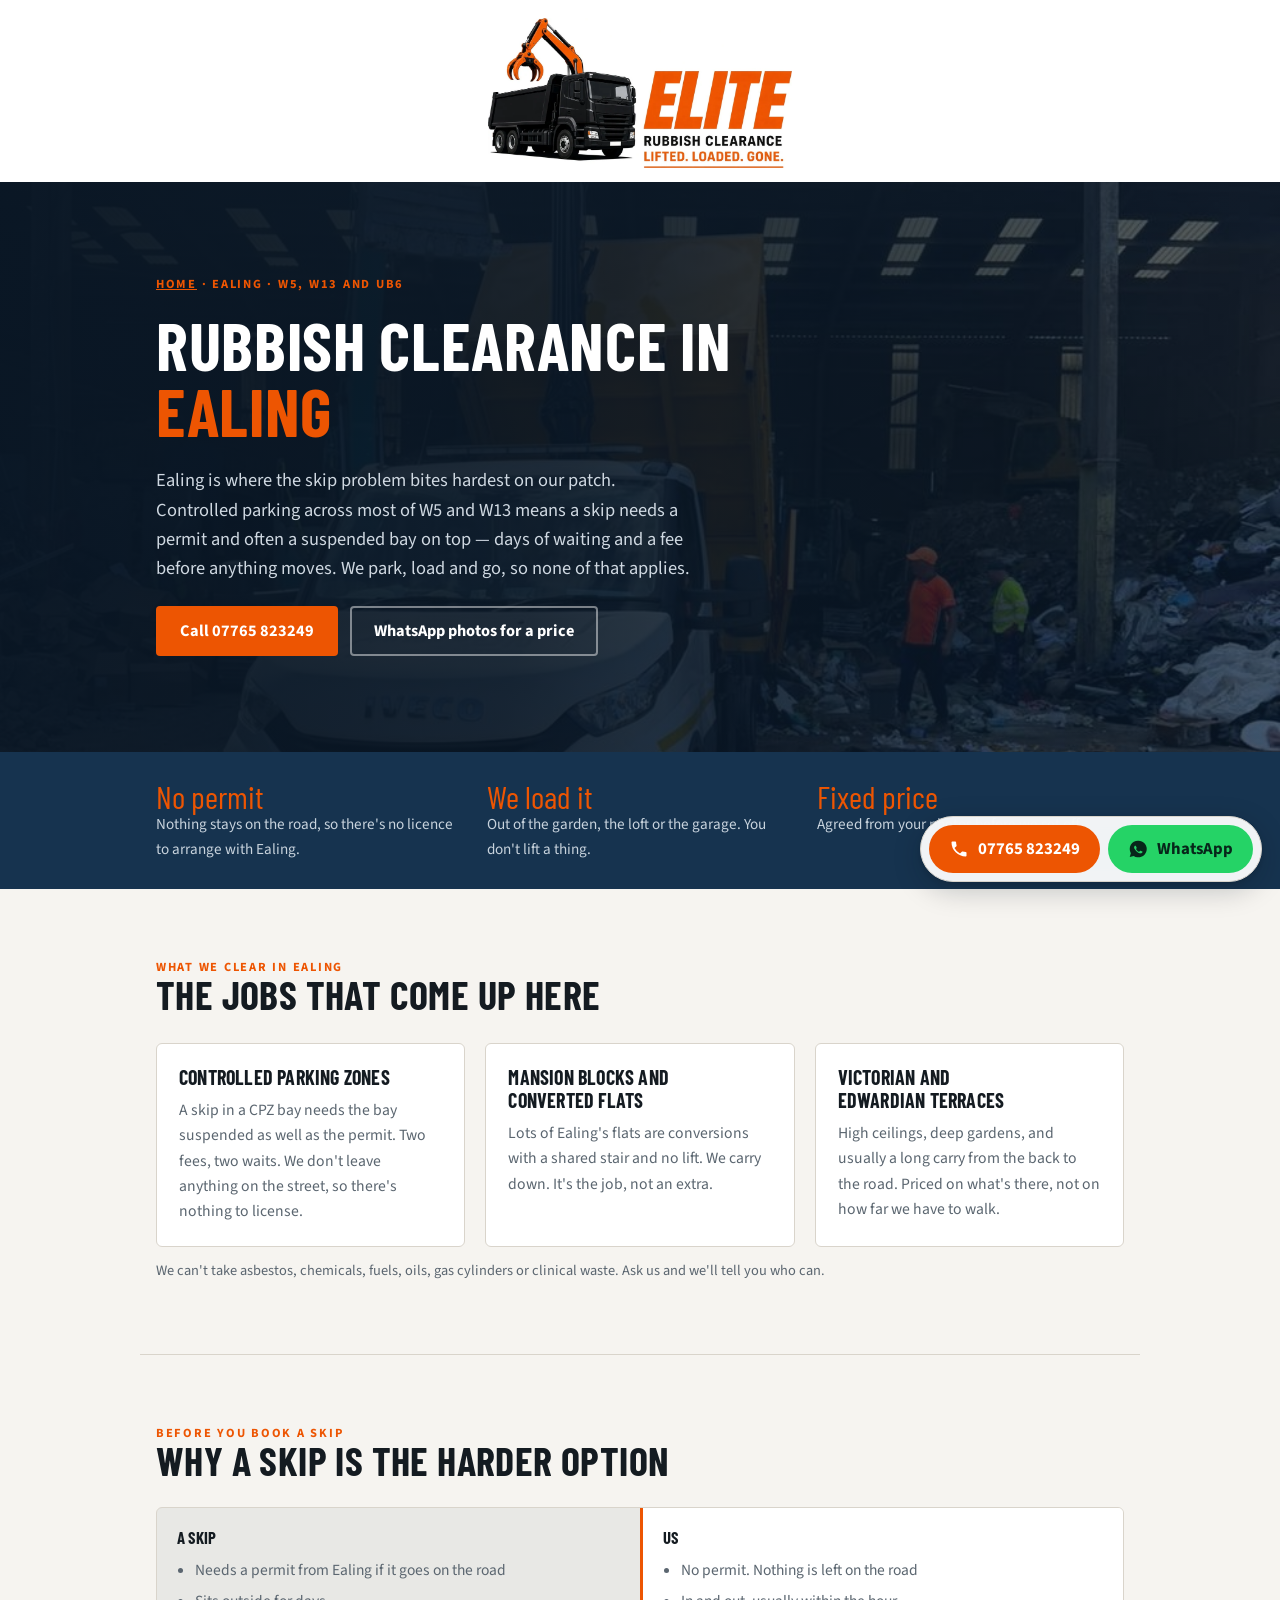
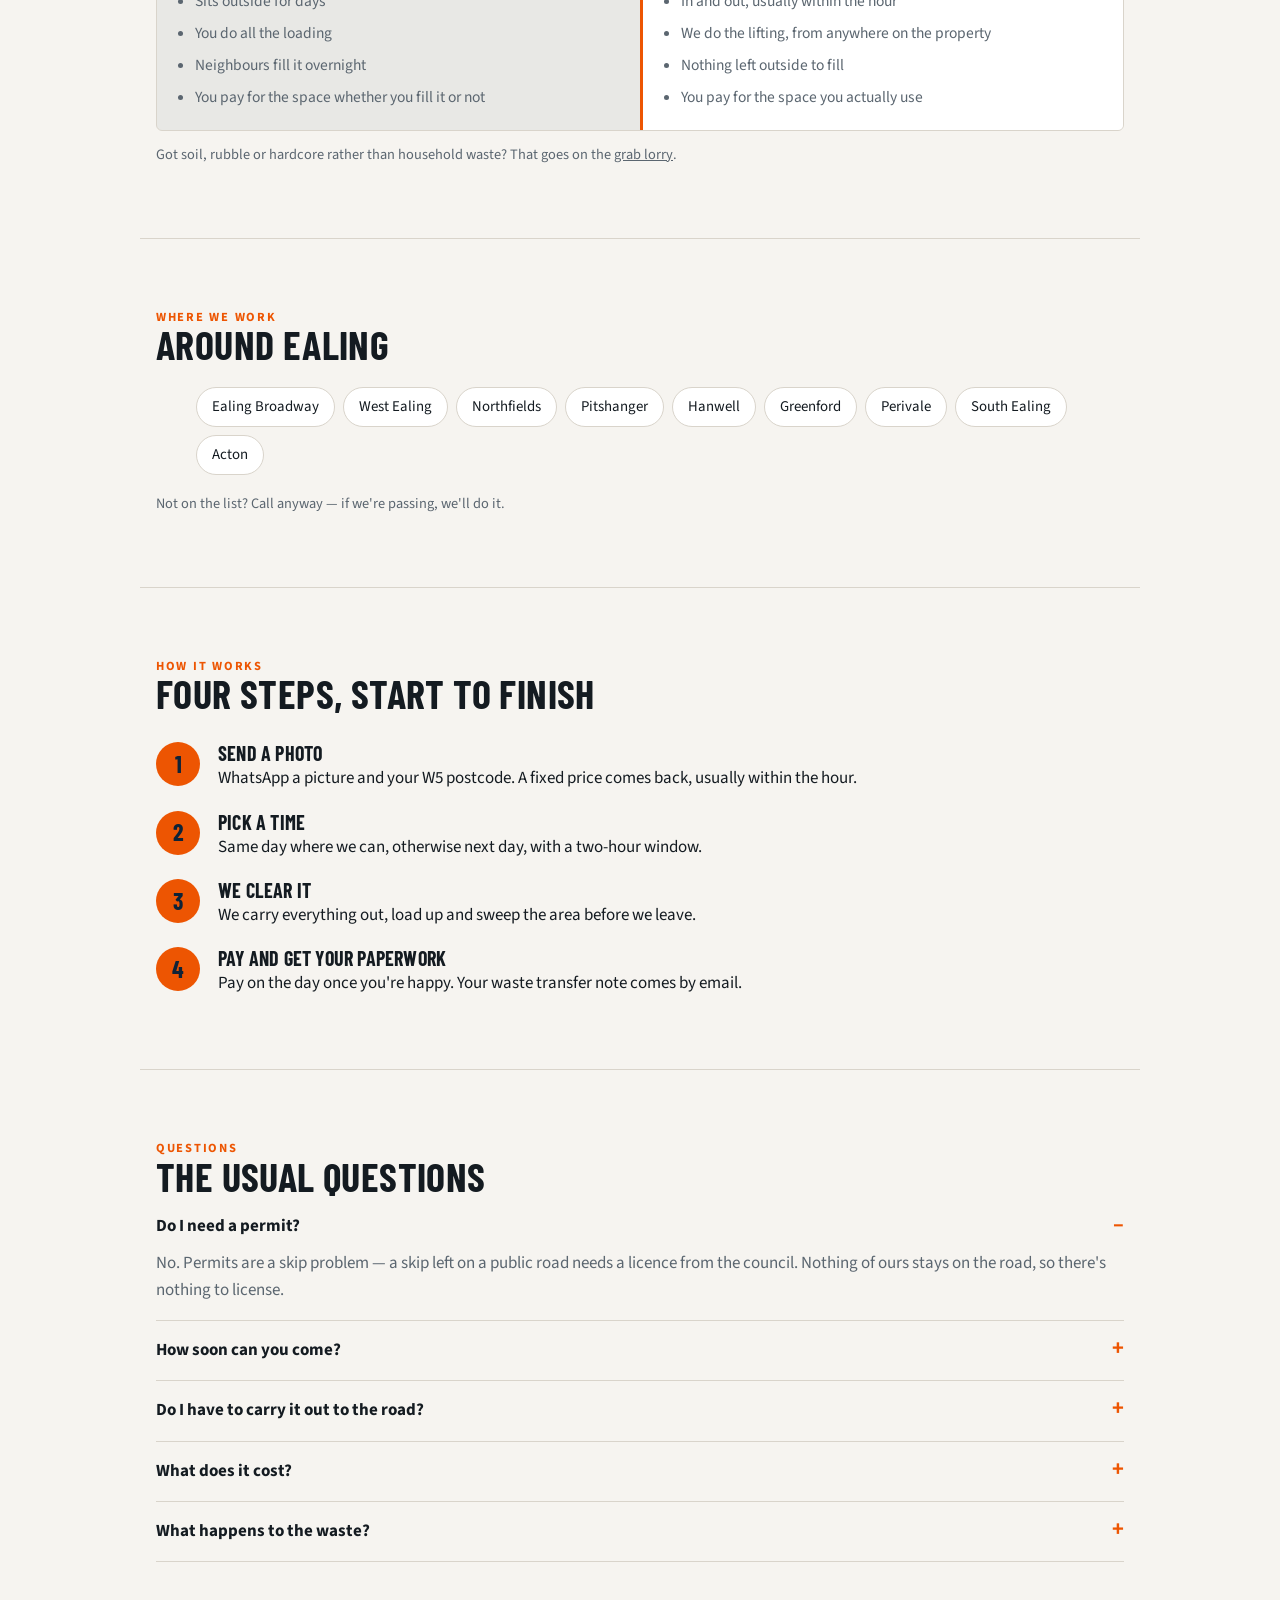
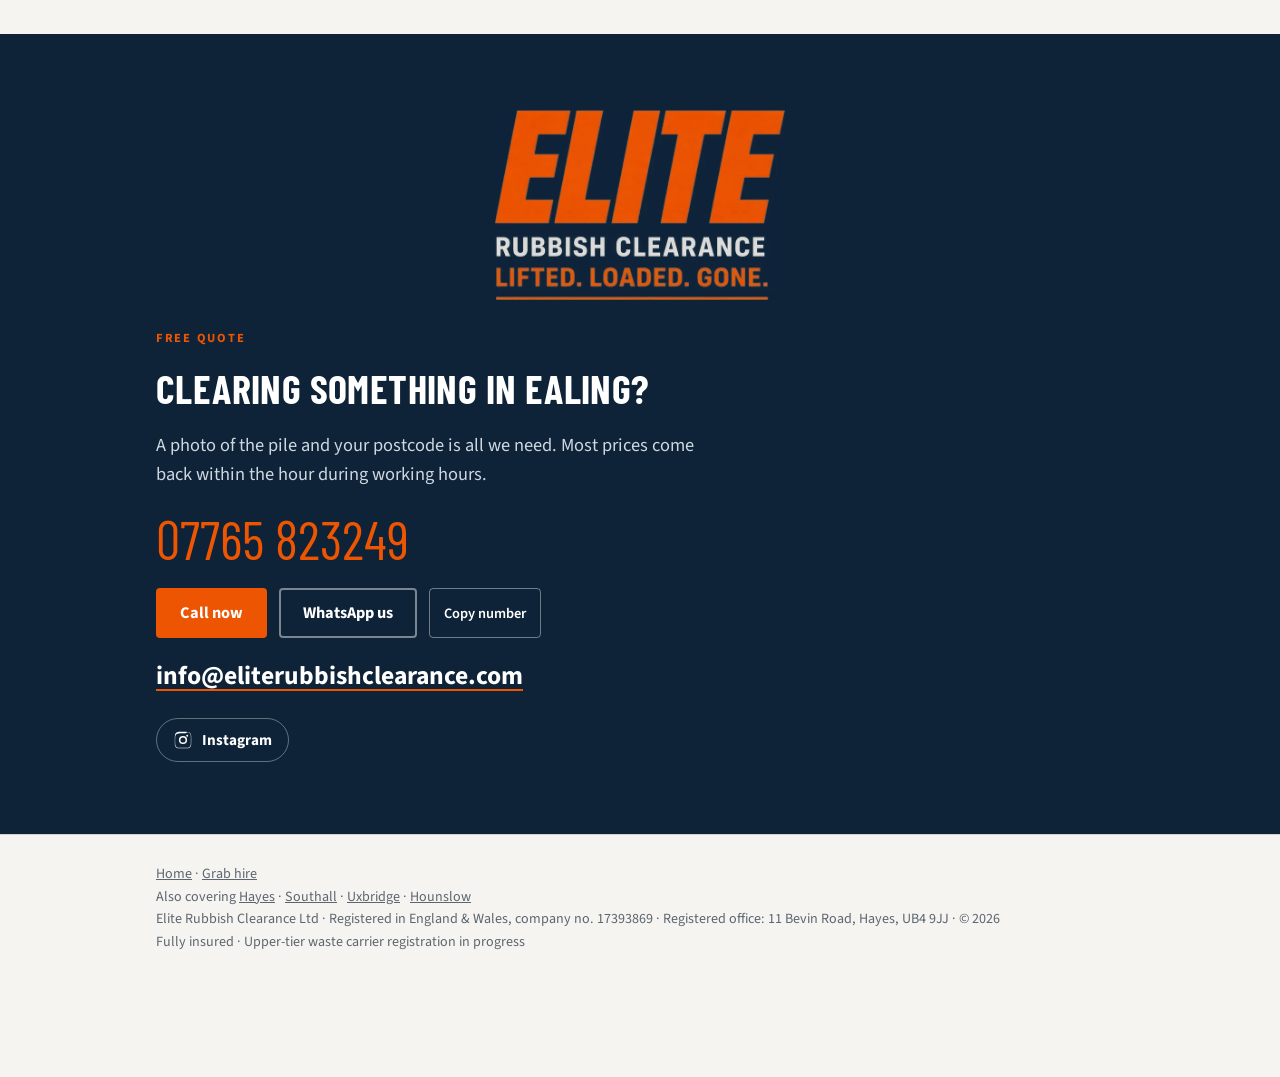
==== commit 0529722a: "Add Instagram link to every page - Instagram button (@eliterubbishclearanceltd) in the contact block" ====
--- a/areas/ealing/index.html
+++ b/areas/ealing/index.html
@@ -122,6 +122,10 @@
       <button class="copy" id="copybtn" type="button">Copy number</button>
     </div>
     <p class="mail"><a href="mailto:info@eliterubbishclearance.com">info@eliterubbishclearance.com</a></p>
+    <p class="social">
+      <a href="https://www.instagram.com/eliterubbishclearanceltd/" target="_blank" rel="noopener me" aria-label="Elite Rubbish Clearance on Instagram"><svg viewBox="0 0 24 24" aria-hidden="true" focusable="false"><path fill="currentColor" d="M12 2.2c3.2 0 3.6 0 4.9.07 1.2.05 1.8.25 2.2.42.6.22 1 .48 1.4.9.43.42.7.82.9 1.4.18.4.38 1 .43 2.2.06 1.3.07 1.7.07 4.9s0 3.6-.07 4.9c-.05 1.2-.25 1.8-.42 2.2-.22.6-.48 1-.9 1.4-.42.43-.82.7-1.4.9-.4.18-1 .38-2.2.43-1.3.06-1.7.07-4.9.07s-3.6 0-4.9-.07c-1.2-.05-1.8-.25-2.2-.42-.6-.22-1-.48-1.4-.9-.43-.42-.7-.82-.9-1.4-.18-.4-.38-1-.43-2.2C2.2 15.6 2.2 15.2 2.2 12s0-3.6.07-4.9c.05-1.2.25-1.8.42-2.2.22-.6.48-1 .9-1.4.42-.43.82-.7 1.4-.9.4-.18 1-.38 2.2-.43C8.4 2.2 8.8 2.2 12 2.2zm0 1.8c-3.1 0-3.5 0-4.7.07-1.1.05-1.7.24-2.1.4-.5.2-.9.44-1.3.84-.4.4-.64.8-.84 1.3-.16.4-.35 1-.4 2.1C2.6 9.9 2.6 10.3 2.6 12s0 3.5.07 4.7c.05 1.1.24 1.7.4 2.1.2.5.44.9.84 1.3.4.4.8.64 1.3.84.4.16 1 .35 2.1.4 1.2.06 1.6.07 4.7.07s3.5 0 4.7-.07c1.1-.05 1.7-.24 2.1-.4.5-.2.9-.44 1.3-.84.4-.4.64-.8.84-1.3.16-.4.35-1 .4-2.1.06-1.2.07-1.6.07-4.7s0-3.5-.07-4.7c-.05-1.1-.24-1.7-.4-2.1a3.5 3.5 0 0 0-.84-1.3 3.5 3.5 0 0 0-1.3-.84c-.4-.16-1-.35-2.1-.4C15.5 4 15.1 4 12 4zm0 3.1a4.9 4.9 0 1 1 0 9.8 4.9 4.9 0 0 1 0-9.8zm0 8a3.1 3.1 0 1 0 0-6.2 3.1 3.1 0 0 0 0 6.2zm6.2-8.2a1.15 1.15 0 1 1-2.3 0 1.15 1.15 0 0 1 2.3 0z"/></svg><span>Instagram</span></a>
+    </p>
+
   </div>
 </section>
 
--- a/assets/site.css
+++ b/assets/site.css
@@ -243,3 +243,16 @@
   summary{padding-block:4px;min-height:44px;align-items:center}
   .areas li{padding:9px 16px}
 }
+
+/* Social links — sits in the dark contact block, so it inherits
+   white text and uses the brand yellow on hover. */
+.social{display:flex;flex-wrap:wrap;gap:10px;margin-top:4px}
+.social a{display:inline-flex;align-items:center;gap:9px;
+          padding:10px 16px;border-radius:999px;text-decoration:none;
+          border:1px solid rgba(255,255,255,.35);color:#fff;
+          font:700 .95rem/1 "Source Sans 3",sans-serif;min-height:44px;
+          -webkit-tap-highlight-color:transparent}
+.social a svg{width:20px;height:20px;flex:none}
+@media (hover:hover){
+  .social a:hover{border-color:var(--yellow);color:var(--yellow);background:rgba(255,255,255,.06)}
+}
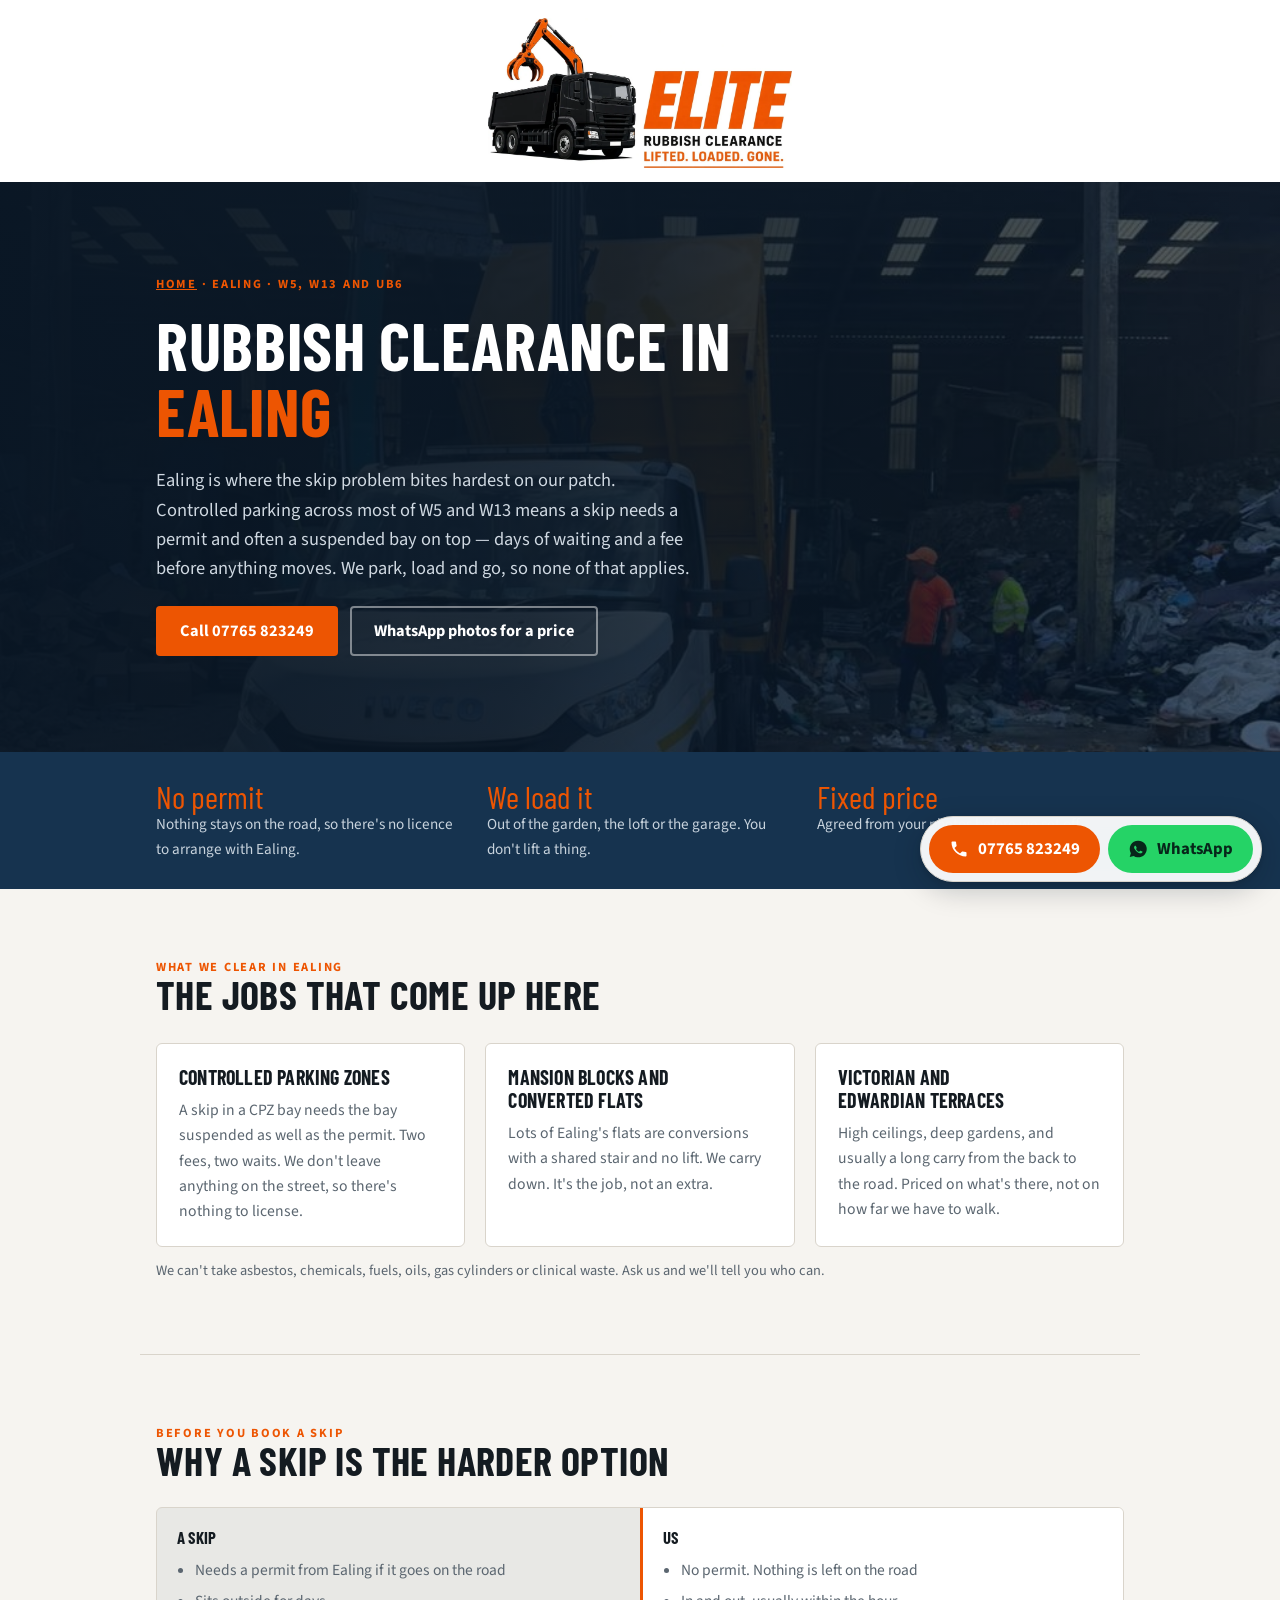
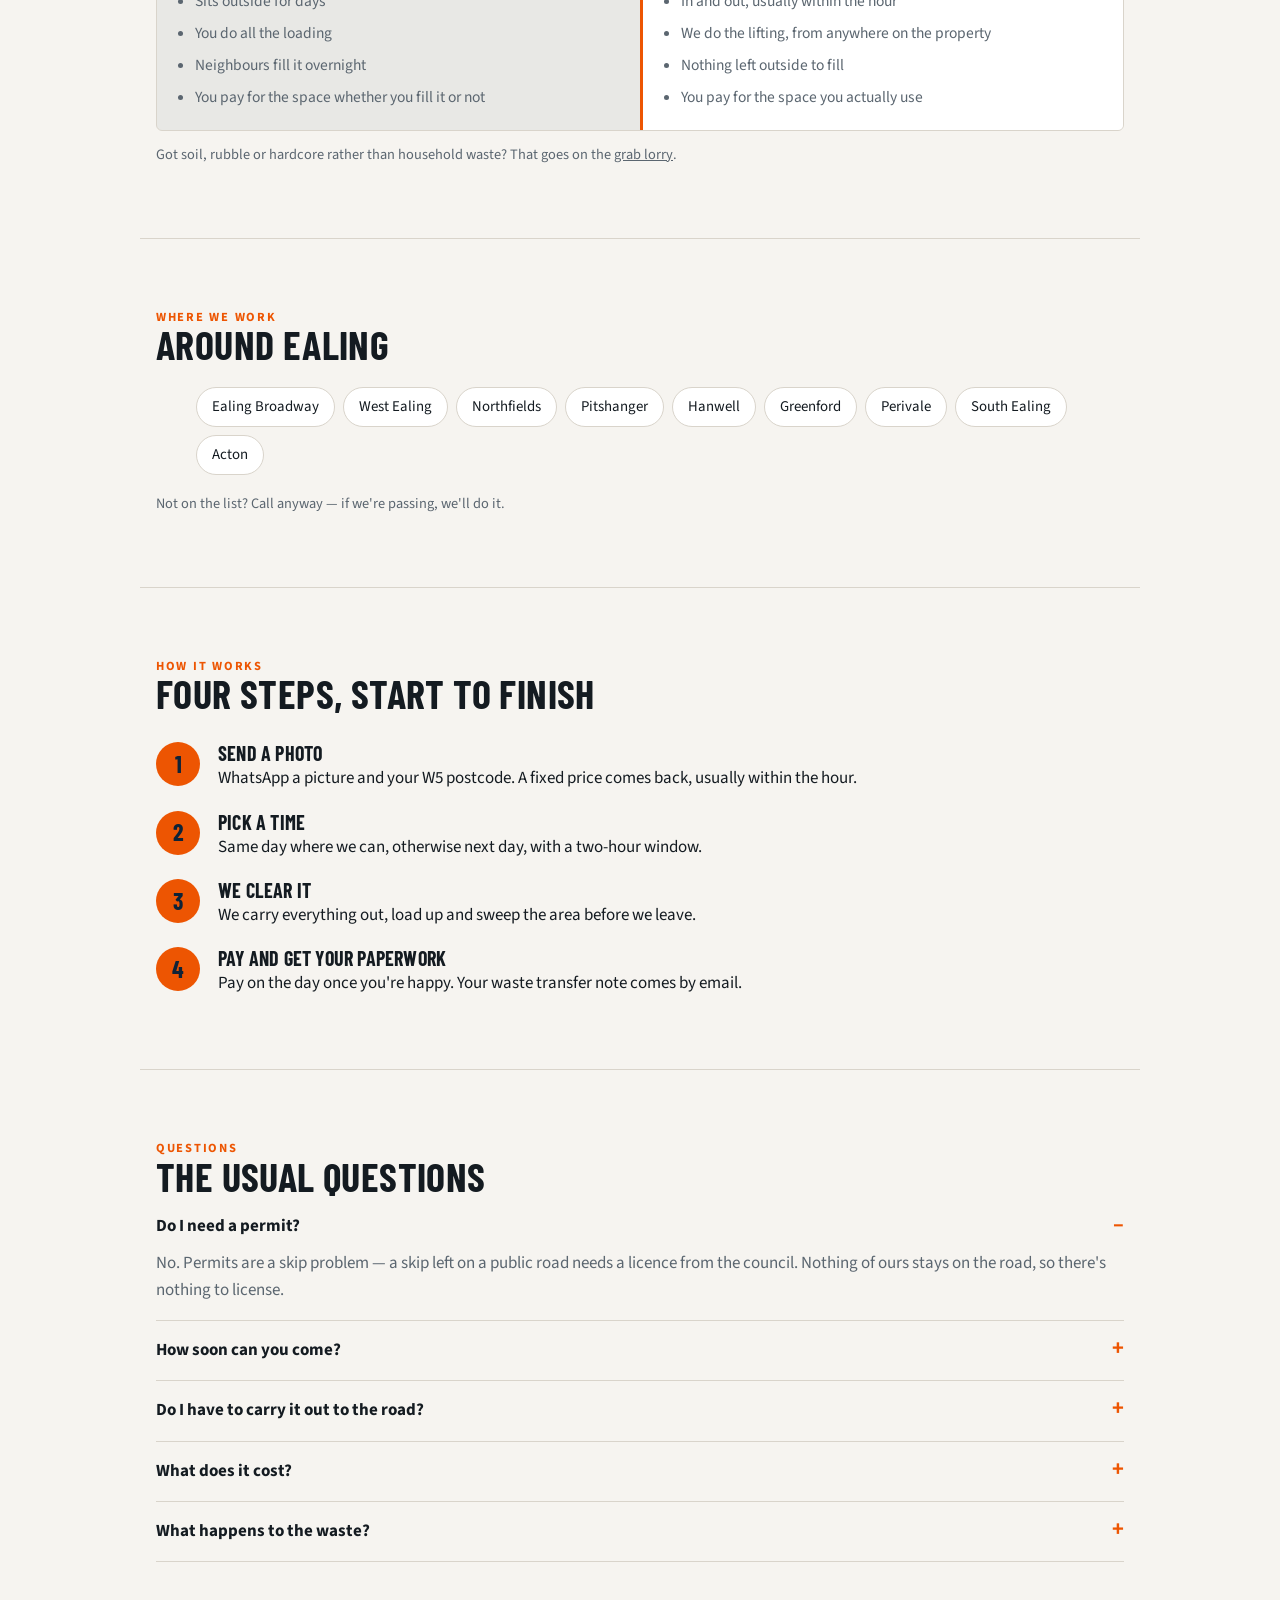
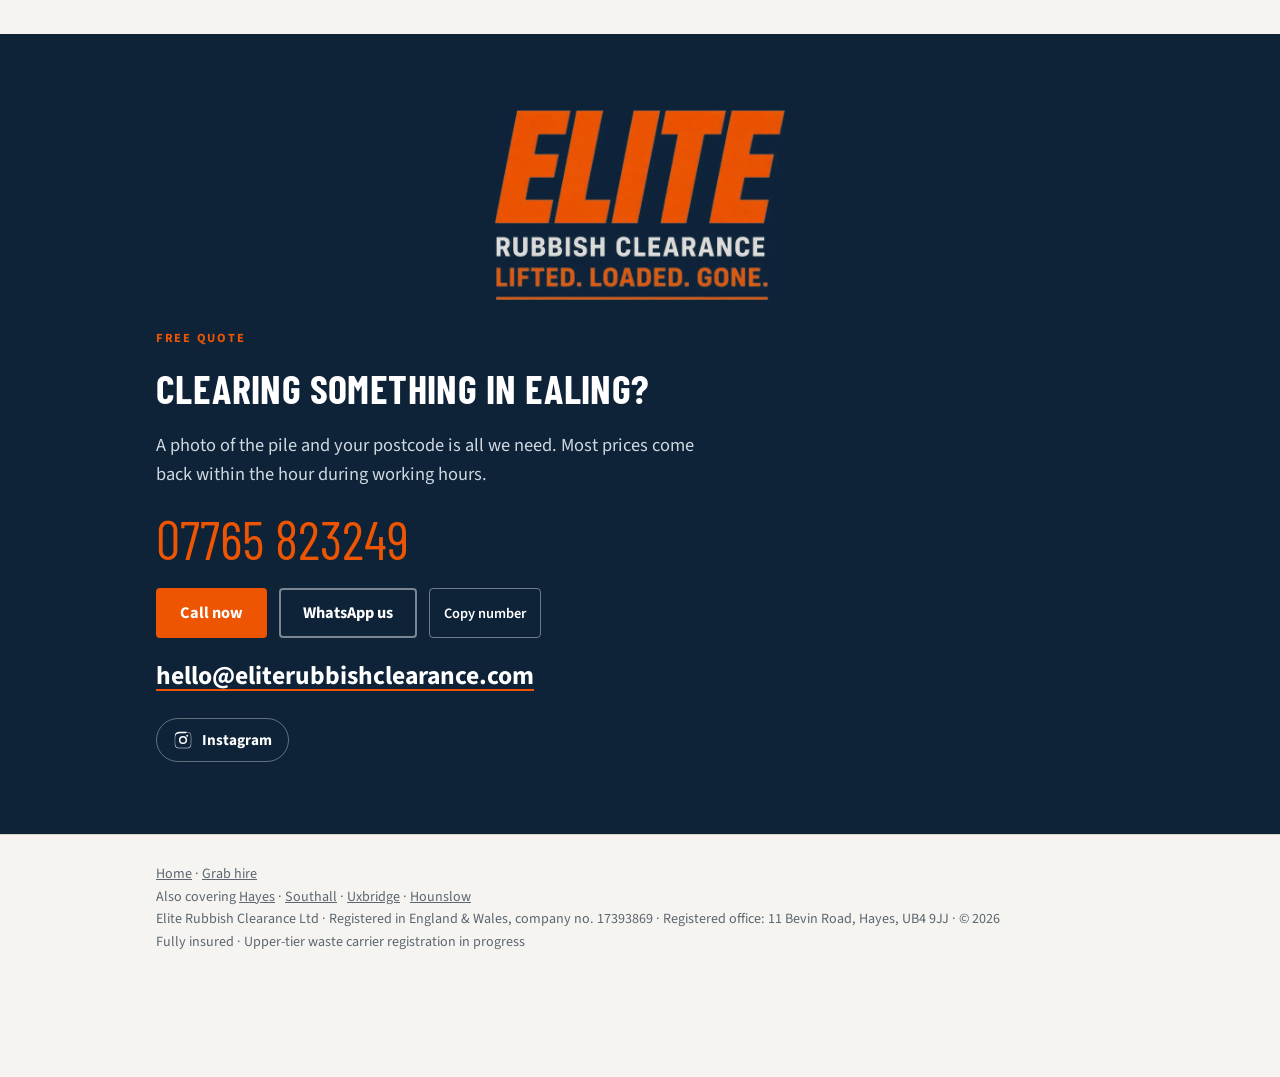
==== commit b6223e3d: "Switch contact email to hello@eliterubbishclearance.com Co-Authored-By: Claude Opus 5.5 <noreply@ant" ====
--- a/areas/ealing/index.html
+++ b/areas/ealing/index.html
@@ -16,7 +16,7 @@
 <meta property="og:url" content="https://eliterubbishclearance.com/areas/ealing/">
 <meta property="og:image" content="https://eliterubbishclearance.com/img/ba1.jpg">
 <meta name="twitter:card" content="summary_large_image">
-<script type="application/ld+json">{"@context":"https://schema.org","@type":"Service","name":"Rubbish clearance in Ealing","serviceType":"Rubbish and house clearance","areaServed":{"@type":"Place","name":"Ealing, London (W5, W13 and UB6)"},"provider":{"@type":"LocalBusiness","name":"Elite Rubbish Clearance","legalName":"Elite Rubbish Clearance Ltd","url":"https://eliterubbishclearance.com/","telephone":"+44 7765 823249","email":"info@eliterubbishclearance.com","address":{"@type":"PostalAddress","streetAddress":"11 Bevin Road","addressLocality":"Hayes","postalCode":"UB4 9JJ","addressCountry":"GB"}},"url":"https://eliterubbishclearance.com/areas/ealing/"}</script>
+<script type="application/ld+json">{"@context":"https://schema.org","@type":"Service","name":"Rubbish clearance in Ealing","serviceType":"Rubbish and house clearance","areaServed":{"@type":"Place","name":"Ealing, London (W5, W13 and UB6)"},"provider":{"@type":"LocalBusiness","name":"Elite Rubbish Clearance","legalName":"Elite Rubbish Clearance Ltd","url":"https://eliterubbishclearance.com/","telephone":"+44 7765 823249","email":"hello@eliterubbishclearance.com","address":{"@type":"PostalAddress","streetAddress":"11 Bevin Road","addressLocality":"Hayes","postalCode":"UB4 9JJ","addressCountry":"GB"}},"url":"https://eliterubbishclearance.com/areas/ealing/"}</script>
 <script type="application/ld+json">{"@context":"https://schema.org","@type":"FAQPage","mainEntity":[{"@type":"Question","name":"Do I need a permit?","acceptedAnswer":{"@type":"Answer","text":"No. Permits are a skip problem \u2014 a skip left on a public road needs a licence from the council. Nothing of ours stays on the road, so there's nothing to license."}},{"@type":"Question","name":"How soon can you come?","acceptedAnswer":{"@type":"Answer","text":"Often the same day. Call early and you'll usually get a slot that afternoon."}},{"@type":"Question","name":"Do I have to carry it out to the road?","acceptedAnswer":{"@type":"Answer","text":"No. We carry it out \u2014 upstairs flats, back gardens, lofts and garages included."}},{"@type":"Question","name":"What does it cost?","acceptedAnswer":{"@type":"Answer","text":"It depends on volume and what the waste is, so we price from a photo. Send a picture of the pile and your postcode and a fixed price comes back, usually within the hour."}},{"@type":"Question","name":"What happens to the waste?","acceptedAnswer":{"@type":"Answer","text":"It goes to a licensed transfer station and gets sorted, and as much as possible is recycled. You get a waste transfer note by email."}}]}</script>
 <script type="application/ld+json">{"@context":"https://schema.org","@type":"BreadcrumbList","itemListElement":[{"@type":"ListItem","position":1,"name":"Home","item":"https://eliterubbishclearance.com/"},{"@type":"ListItem","position":2,"name":"Areas","item":"https://eliterubbishclearance.com/areas/"},{"@type":"ListItem","position":3,"name":"Ealing","item":"https://eliterubbishclearance.com/areas/ealing/"}]}</script>
 <link rel="preconnect" href="https://fonts.googleapis.com">
@@ -121,7 +121,7 @@
       <a class="btn btn-b" href="https://wa.me/447765823249?text=Hi%2C%20I%27d%20like%20a%20price%20for%20a%20clearance.%20Here%27s%20a%20photo%20and%20my%20postcode%3A" rel="noopener">WhatsApp us</a>
       <button class="copy" id="copybtn" type="button">Copy number</button>
     </div>
-    <p class="mail"><a href="mailto:info@eliterubbishclearance.com">info@eliterubbishclearance.com</a></p>
+    <p class="mail"><a href="mailto:hello@eliterubbishclearance.com">hello@eliterubbishclearance.com</a></p>
     <p class="social">
       <a href="https://www.instagram.com/eliterubbishclearanceltd/" target="_blank" rel="noopener me" aria-label="Elite Rubbish Clearance on Instagram"><svg viewBox="0 0 24 24" aria-hidden="true" focusable="false"><path fill="currentColor" d="M12 2.2c3.2 0 3.6 0 4.9.07 1.2.05 1.8.25 2.2.42.6.22 1 .48 1.4.9.43.42.7.82.9 1.4.18.4.38 1 .43 2.2.06 1.3.07 1.7.07 4.9s0 3.6-.07 4.9c-.05 1.2-.25 1.8-.42 2.2-.22.6-.48 1-.9 1.4-.42.43-.82.7-1.4.9-.4.18-1 .38-2.2.43-1.3.06-1.7.07-4.9.07s-3.6 0-4.9-.07c-1.2-.05-1.8-.25-2.2-.42-.6-.22-1-.48-1.4-.9-.43-.42-.7-.82-.9-1.4-.18-.4-.38-1-.43-2.2C2.2 15.6 2.2 15.2 2.2 12s0-3.6.07-4.9c.05-1.2.25-1.8.42-2.2.22-.6.48-1 .9-1.4.42-.43.82-.7 1.4-.9.4-.18 1-.38 2.2-.43C8.4 2.2 8.8 2.2 12 2.2zm0 1.8c-3.1 0-3.5 0-4.7.07-1.1.05-1.7.24-2.1.4-.5.2-.9.44-1.3.84-.4.4-.64.8-.84 1.3-.16.4-.35 1-.4 2.1C2.6 9.9 2.6 10.3 2.6 12s0 3.5.07 4.7c.05 1.1.24 1.7.4 2.1.2.5.44.9.84 1.3.4.4.8.64 1.3.84.4.16 1 .35 2.1.4 1.2.06 1.6.07 4.7.07s3.5 0 4.7-.07c1.1-.05 1.7-.24 2.1-.4.5-.2.9-.44 1.3-.84.4-.4.64-.8.84-1.3.16-.4.35-1 .4-2.1.06-1.2.07-1.6.07-4.7s0-3.5-.07-4.7c-.05-1.1-.24-1.7-.4-2.1a3.5 3.5 0 0 0-.84-1.3 3.5 3.5 0 0 0-1.3-.84c-.4-.16-1-.35-2.1-.4C15.5 4 15.1 4 12 4zm0 3.1a4.9 4.9 0 1 1 0 9.8 4.9 4.9 0 0 1 0-9.8zm0 8a3.1 3.1 0 1 0 0-6.2 3.1 3.1 0 0 0 0 6.2zm6.2-8.2a1.15 1.15 0 1 1-2.3 0 1.15 1.15 0 0 1 2.3 0z"/></svg><span>Instagram</span></a>
     </p>
